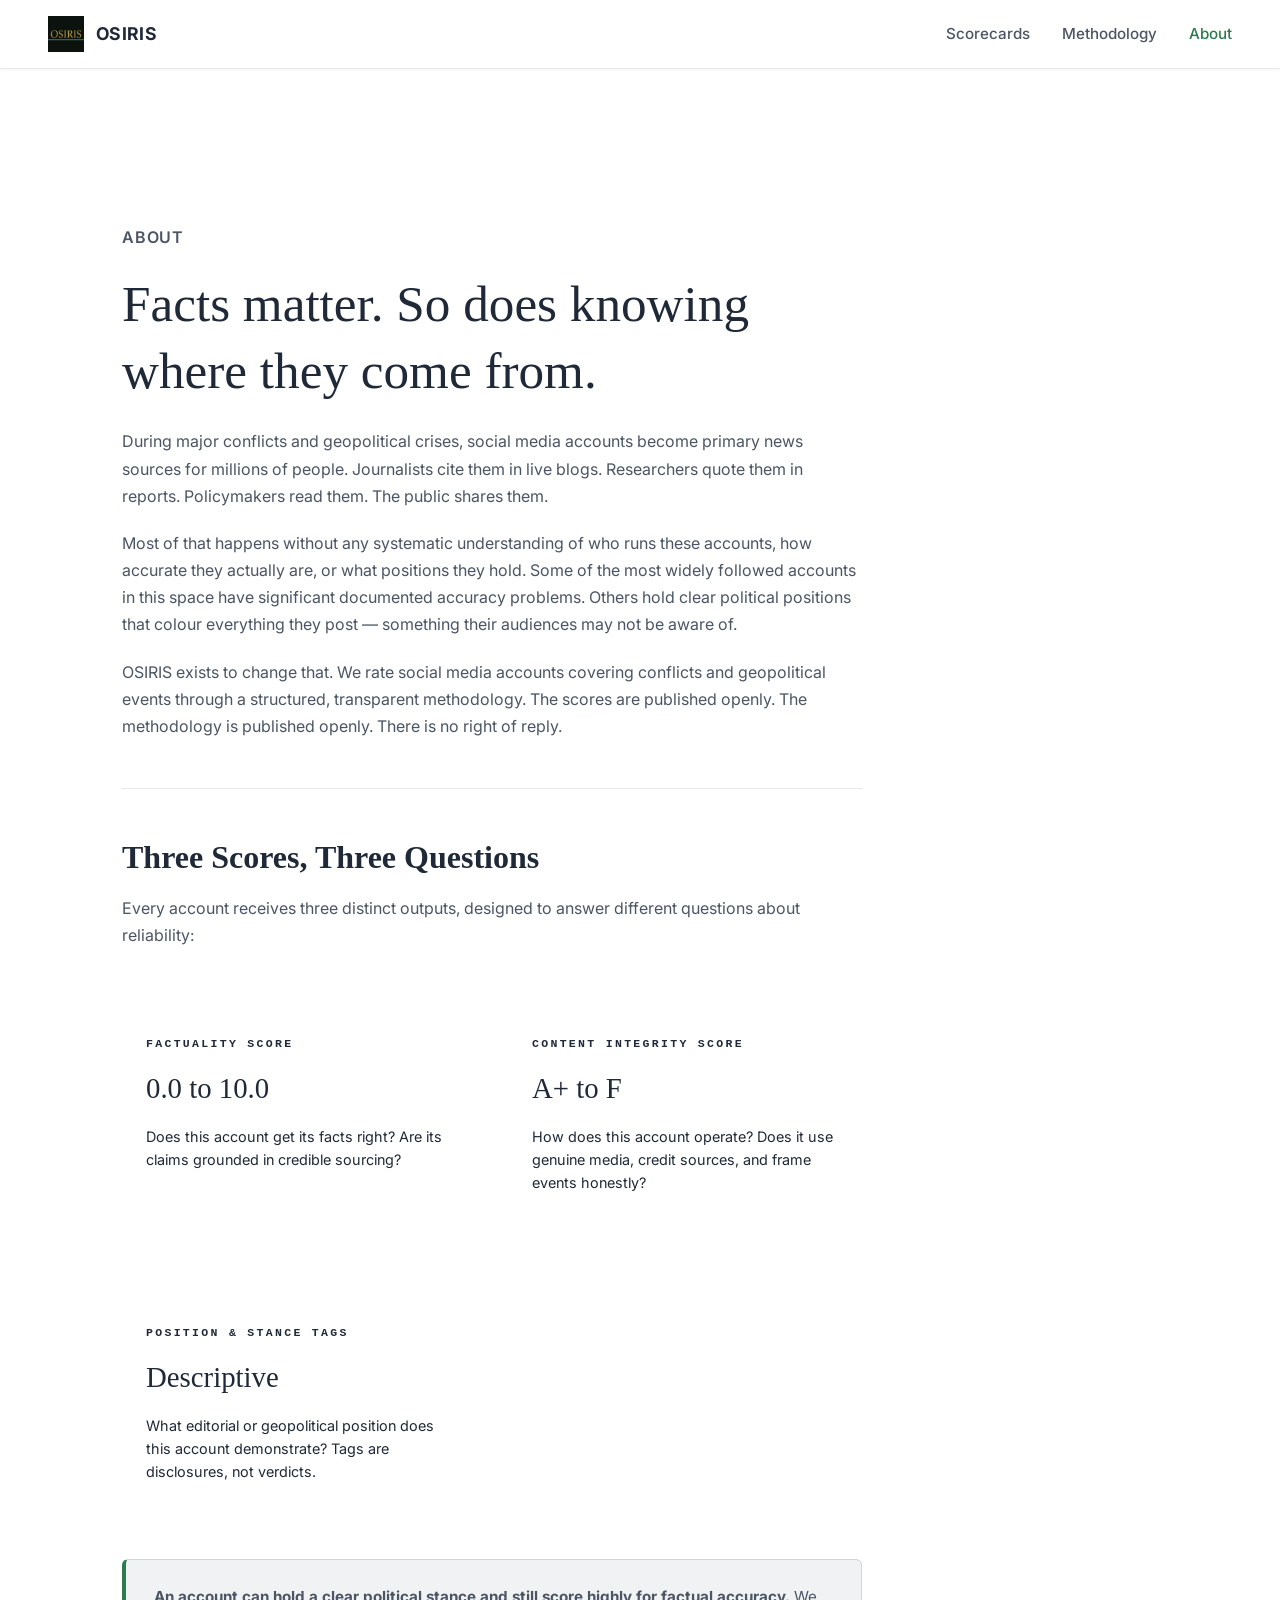
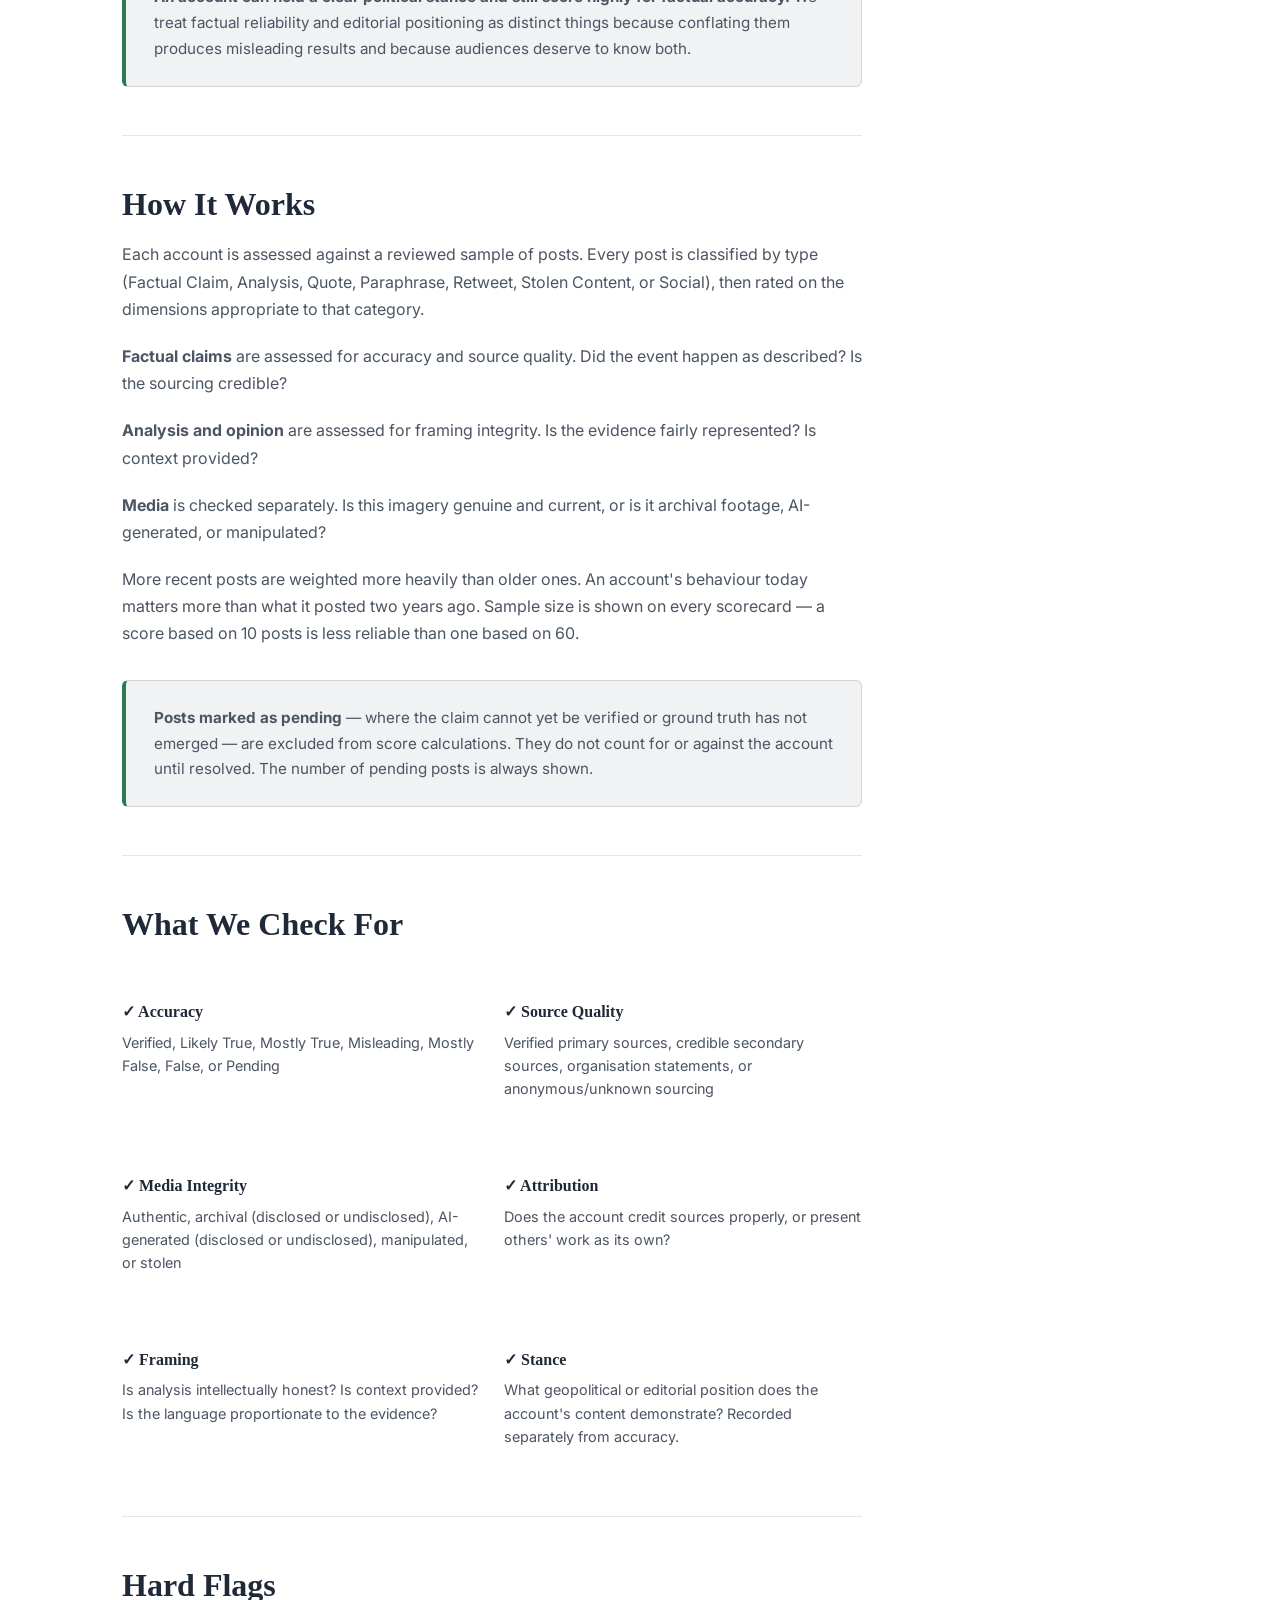
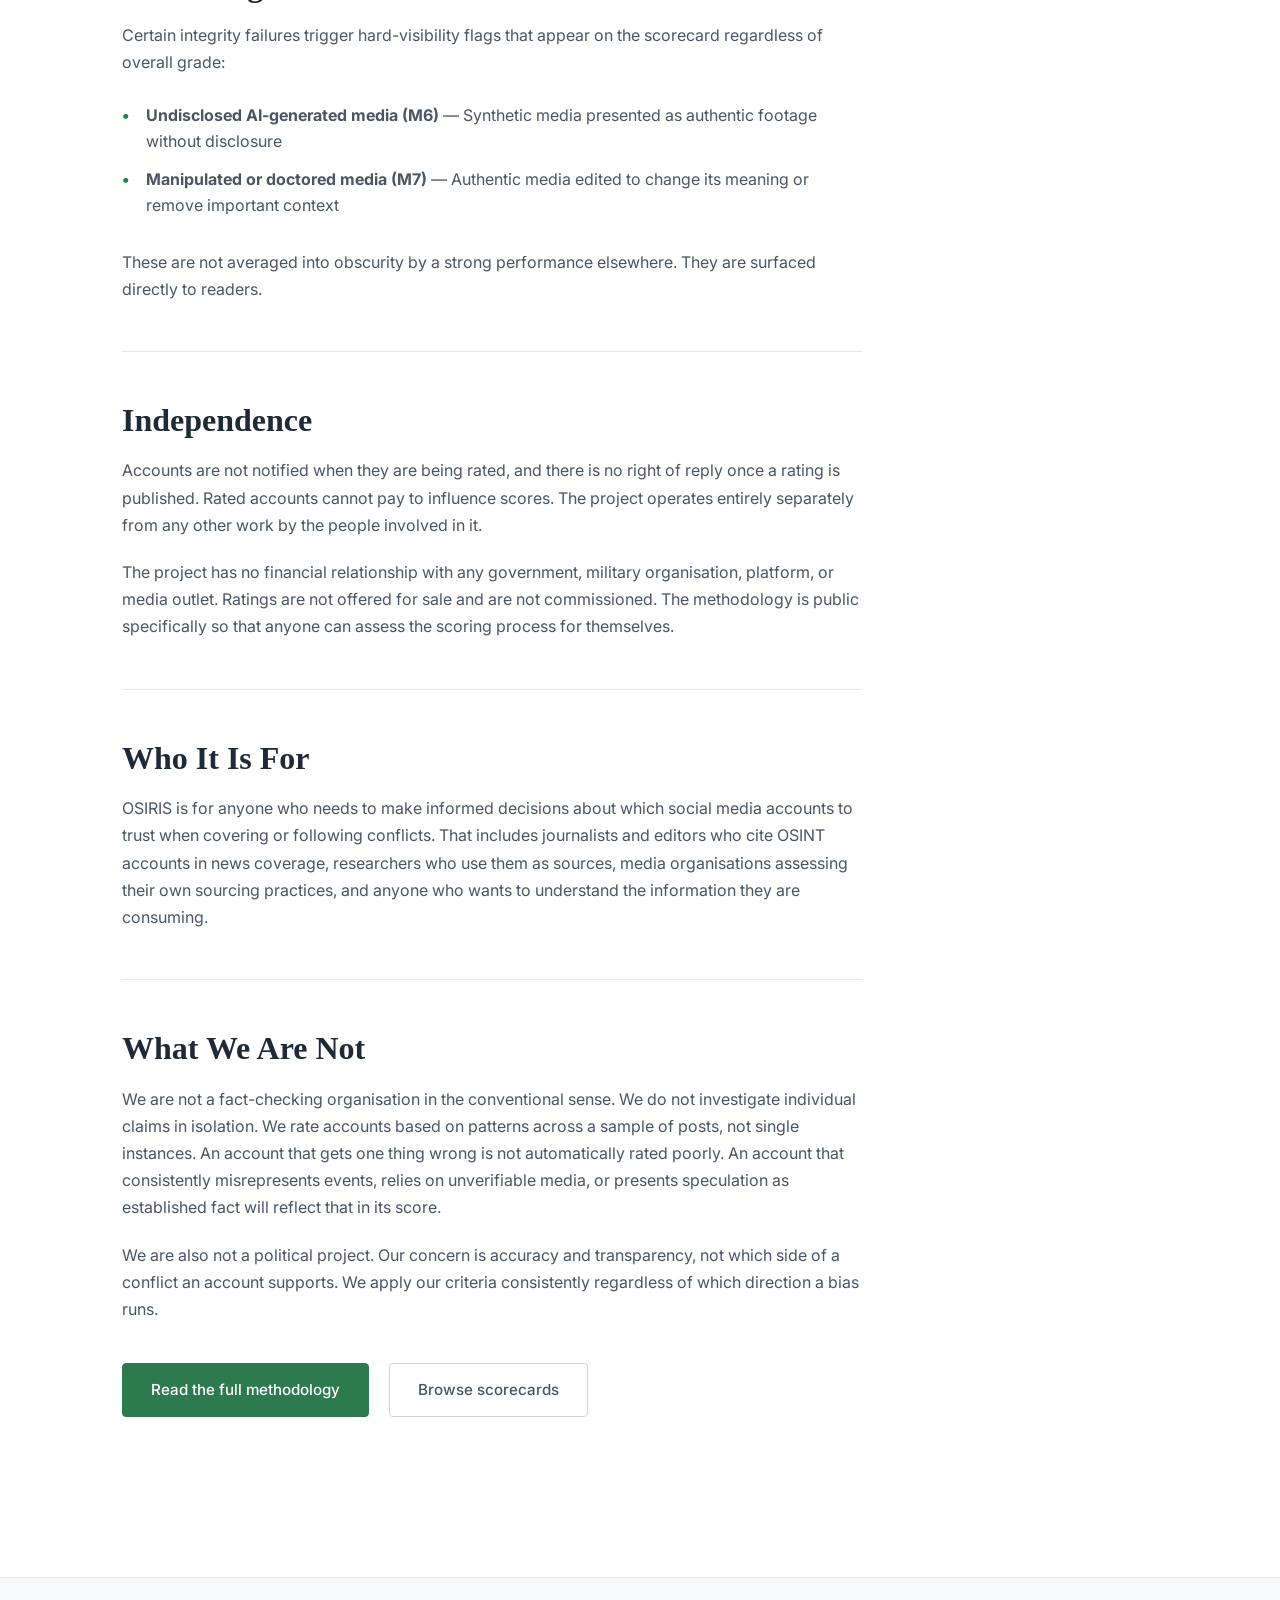
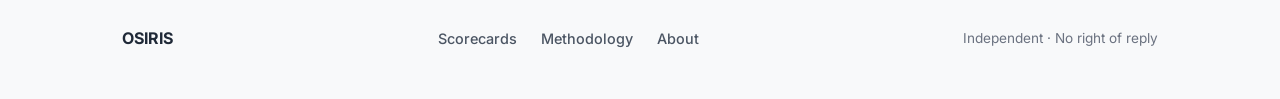
==== about.html @ 944dbf91 "Initial commit: OSIRIS Scorecard platform - Complete site rebrand with professional light theme - Pr" ====
<!DOCTYPE html>
<html lang="en">
<head>
  <meta charset="UTF-8">
  <meta name="viewport" content="width=device-width, initial-scale=1.0">
  <title>About — OSIRIS</title>
  <meta name="description" content="What OSIRIS is, why it exists, and how it works.">
  <link rel="icon" type="image/png" href="images/logo.png">
  <link rel="stylesheet" href="css/style.css">
</head>
<body>

<nav class="nav" id="nav">
  <a href="index.html" class="nav-logo">
    <div class="nav-logo-mark">
      <img src="images/logo.png" alt="OSIRIS">
    </div>
    <span class="nav-logo-text">OSIRIS</span>
  </a>
  <ul class="nav-links">
    <li><a href="scorecards.html">Scorecards</a></li>
    <li><a href="methodology.html">Methodology</a></li>
    <li><a href="about.html">About</a></li>
  </ul>
</nav>

<main class="page-wrap">
  <div class="container">
    <div class="prose-section">

      <p class="section-eyebrow" style="padding-top: 2rem;">About</p>
      <h1 style="font-size: clamp(2.2rem, 4vw, 3.2rem); font-weight: 300; margin-bottom: 1.5rem;">Facts matter. So does knowing where they come from.</h1>

      <p>During major conflicts and geopolitical crises, social media accounts become primary news sources for millions of people. Journalists cite them in live blogs. Researchers quote them in reports. Policymakers read them. The public shares them.</p>

      <p>Most of that happens without any systematic understanding of who runs these accounts, how accurate they actually are, or what positions they hold. Some of the most widely followed accounts in this space have significant documented accuracy problems. Others hold clear political positions that colour everything they post — something their audiences may not be aware of.</p>

      <p>OSIRIS exists to change that. We rate social media accounts covering conflicts and geopolitical events through a structured, transparent methodology. The scores are published openly. The methodology is published openly. There is no right of reply.</p>

      <div class="divider"></div>

      <h2>Three Scores, Three Questions</h2>

      <p>Every account receives three distinct outputs, designed to answer different questions about reliability:</p>

      <div style="display: grid; grid-template-columns: repeat(auto-fit, minmax(280px, 1fr)); gap: 2rem; margin-top: 2rem;">
        <div style="padding: 1.5rem; background: var(--charcoal-deep); border: 1px solid var(--charcoal-bdr); border-radius: 4px;">
          <h3 style="font-family: 'Share Tech Mono', monospace; font-size: 0.72rem; letter-spacing: 0.2em; text-transform: uppercase; color: var(--malachite-lt); margin-bottom: 0.75rem;">Factuality Score</h3>
          <p style="font-family: 'Cormorant Garamond', serif; font-size: 1.8rem; color: var(--white); margin-bottom: 0.75rem;">0.0 to 10.0</p>
          <p style="font-size: 0.9rem; color: var(--text); line-height: 1.6;">Does this account get its facts right? Are its claims grounded in credible sourcing?</p>
        </div>

        <div style="padding: 1.5rem; background: var(--charcoal-deep); border: 1px solid var(--charcoal-bdr); border-radius: 4px;">
          <h3 style="font-family: 'Share Tech Mono', monospace; font-size: 0.72rem; letter-spacing: 0.2em; text-transform: uppercase; color: var(--malachite-lt); margin-bottom: 0.75rem;">Content Integrity Score</h3>
          <p style="font-family: 'Cormorant Garamond', serif; font-size: 1.8rem; color: var(--white); margin-bottom: 0.75rem;">A+ to F</p>
          <p style="font-size: 0.9rem; color: var(--text); line-height: 1.6;">How does this account operate? Does it use genuine media, credit sources, and frame events honestly?</p>
        </div>

        <div style="padding: 1.5rem; background: var(--charcoal-deep); border: 1px solid var(--charcoal-bdr); border-radius: 4px;">
          <h3 style="font-family: 'Share Tech Mono', monospace; font-size: 0.72rem; letter-spacing: 0.2em; text-transform: uppercase; color: var(--malachite-lt); margin-bottom: 0.75rem;">Position & Stance Tags</h3>
          <p style="font-family: 'Cormorant Garamond', serif; font-size: 1.8rem; color: var(--white); margin-bottom: 0.75rem;">Descriptive</p>
          <p style="font-size: 0.9rem; color: var(--text); line-height: 1.6;">What editorial or geopolitical position does this account demonstrate? Tags are disclosures, not verdicts.</p>
        </div>
      </div>

      <div class="callout" style="margin-top: 2rem;">
        <p><strong>An account can hold a clear political stance and still score highly for factual accuracy.</strong> We treat factual reliability and editorial positioning as distinct things because conflating them produces misleading results and because audiences deserve to know both.</p>
      </div>

      <div class="divider"></div>

      <h2>How It Works</h2>

      <p>Each account is assessed against a reviewed sample of posts. Every post is classified by type (Factual Claim, Analysis, Quote, Paraphrase, Retweet, Stolen Content, or Social), then rated on the dimensions appropriate to that category.</p>

      <p><strong style="color:var(--white);">Factual claims</strong> are assessed for accuracy and source quality. Did the event happen as described? Is the sourcing credible?</p>

      <p><strong style="color:var(--white);">Analysis and opinion</strong> are assessed for framing integrity. Is the evidence fairly represented? Is context provided?</p>

      <p><strong style="color:var(--white);">Media</strong> is checked separately. Is this imagery genuine and current, or is it archival footage, AI-generated, or manipulated?</p>

      <p>More recent posts are weighted more heavily than older ones. An account's behaviour today matters more than what it posted two years ago. Sample size is shown on every scorecard — a score based on 10 posts is less reliable than one based on 60.</p>

      <div class="callout">
        <p><strong>Posts marked as pending</strong> — where the claim cannot yet be verified or ground truth has not emerged — are excluded from score calculations. They do not count for or against the account until resolved. The number of pending posts is always shown.</p>
      </div>

      <div class="divider"></div>

      <h2>What We Check For</h2>

      <div style="display: grid; grid-template-columns: repeat(auto-fit, minmax(240px, 1fr)); gap: 1.5rem; margin-top: 1.5rem;">
        <div>
          <h3 style="font-size: 1rem; color: var(--white); margin-bottom: 0.5rem;">✓ Accuracy</h3>
          <p style="font-size: 0.9rem; line-height: 1.6;">Verified, Likely True, Mostly True, Misleading, Mostly False, False, or Pending</p>
        </div>

        <div>
          <h3 style="font-size: 1rem; color: var(--white); margin-bottom: 0.5rem;">✓ Source Quality</h3>
          <p style="font-size: 0.9rem; line-height: 1.6;">Verified primary sources, credible secondary sources, organisation statements, or anonymous/unknown sourcing</p>
        </div>

        <div>
          <h3 style="font-size: 1rem; color: var(--white); margin-bottom: 0.5rem;">✓ Media Integrity</h3>
          <p style="font-size: 0.9rem; line-height: 1.6;">Authentic, archival (disclosed or undisclosed), AI-generated (disclosed or undisclosed), manipulated, or stolen</p>
        </div>

        <div>
          <h3 style="font-size: 1rem; color: var(--white); margin-bottom: 0.5rem;">✓ Attribution</h3>
          <p style="font-size: 0.9rem; line-height: 1.6;">Does the account credit sources properly, or present others' work as its own?</p>
        </div>

        <div>
          <h3 style="font-size: 1rem; color: var(--white); margin-bottom: 0.5rem;">✓ Framing</h3>
          <p style="font-size: 0.9rem; line-height: 1.6;">Is analysis intellectually honest? Is context provided? Is the language proportionate to the evidence?</p>
        </div>

        <div>
          <h3 style="font-size: 1rem; color: var(--white); margin-bottom: 0.5rem;">✓ Stance</h3>
          <p style="font-size: 0.9rem; line-height: 1.6;">What geopolitical or editorial position does the account's content demonstrate? Recorded separately from accuracy.</p>
        </div>
      </div>

      <div class="divider"></div>

      <h2>Hard Flags</h2>

      <p>Certain integrity failures trigger hard-visibility flags that appear on the scorecard regardless of overall grade:</p>

      <ul>
        <li><strong style="color:var(--white);">Undisclosed AI-generated media (M6)</strong> — Synthetic media presented as authentic footage without disclosure</li>
        <li><strong style="color:var(--white);">Manipulated or doctored media (M7)</strong> — Authentic media edited to change its meaning or remove important context</li>
      </ul>

      <p>These are not averaged into obscurity by a strong performance elsewhere. They are surfaced directly to readers.</p>

      <div class="divider"></div>

      <h2>Independence</h2>

      <p>Accounts are not notified when they are being rated, and there is no right of reply once a rating is published. Rated accounts cannot pay to influence scores. The project operates entirely separately from any other work by the people involved in it.</p>

      <p>The project has no financial relationship with any government, military organisation, platform, or media outlet. Ratings are not offered for sale and are not commissioned. The methodology is public specifically so that anyone can assess the scoring process for themselves.</p>

      <div class="divider"></div>

      <h2>Who It Is For</h2>

      <p>OSIRIS is for anyone who needs to make informed decisions about which social media accounts to trust when covering or following conflicts. That includes journalists and editors who cite OSINT accounts in news coverage, researchers who use them as sources, media organisations assessing their own sourcing practices, and anyone who wants to understand the information they are consuming.</p>

      <div class="divider"></div>

      <h2>What We Are Not</h2>

      <p>We are not a fact-checking organisation in the conventional sense. We do not investigate individual claims in isolation. We rate accounts based on patterns across a sample of posts, not single instances. An account that gets one thing wrong is not automatically rated poorly. An account that consistently misrepresents events, relies on unverifiable media, or presents speculation as established fact will reflect that in its score.</p>

      <p>We are also not a political project. Our concern is accuracy and transparency, not which side of a conflict an account supports. We apply our criteria consistently regardless of which direction a bias runs.</p>

      <div style="margin-top: 2.5rem;">
        <a href="methodology.html" class="btn btn-primary">Read the full methodology</a>
        <a href="scorecards.html" class="btn btn-ghost" style="margin-left: 1rem;">Browse scorecards</a>
      </div>

    </div>
  </div>
</main>

<footer class="footer">
  <div class="container">
    <div class="footer-inner">
      <div class="footer-logo">OSIRIS</div>
      <ul class="footer-links">
        <li><a href="scorecards.html">Scorecards</a></li>
        <li><a href="methodology.html">Methodology</a></li>
        <li><a href="about.html">About</a></li>
      </ul>
      <div class="footer-note">Independent · No right of reply</div>
    </div>
  </div>
</footer>

<script src="js/main.js"></script>
</body>
</html>
---- css/style.css ----
/* ============================================================
   OSIRIS — osiris-scorecard.com
   Professional Academic Theme
   Fonts: Georgia (headings) / Inter (body, labels)
   Palette: Navy / Slate / Professional greens and reds
   ============================================================ */

@import url('https://fonts.googleapis.com/css2?family=Inter:wght@300;400;500;600;700&display=swap');

:root {
  --primary:       #2D7A4F;
  --primary-dark:  #1e5538;
  --primary-light: #3A9B64;
  --accent:        #C9A84C;
  --accent-light:  #E2C06A;

  --bg-primary:    #FFFFFF;
  --bg-secondary:  #F8F9FA;
  --bg-tertiary:   #F0F2F4;

  --border-light:  #E5E7EB;
  --border:        #D1D5DB;
  --border-dark:   #9CA3AF;

  --text-primary:  #1F2937;
  --text-secondary:#4B5563;
  --text-muted:    #6B7280;
  --text-dim:      #9CA3AF;

  --grade-a:       #166534;
  --grade-a-bg:    #F0FDF4;
  --grade-b:       #1E6F5C;
  --grade-b-bg:    #E6F7F3;
  --grade-c:       #CA8A04;
  --grade-c-bg:    #FEFCE8;
  --grade-d:       #C2410C;
  --grade-d-bg:    #FFF7ED;
  --grade-f:       #991B1B;
  --grade-f-bg:    #FEF2F2;
}

*, *::before, *::after { box-sizing: border-box; margin: 0; padding: 0; }
html { scroll-behavior: smooth; }

body {
  background: var(--bg-primary);
  color: var(--text-primary);
  font-family: 'Inter', -apple-system, BlinkMacSystemFont, 'Segoe UI', sans-serif;
  font-weight: 400;
  line-height: 1.6;
  overflow-x: hidden;
}

/* ── SCROLLBAR ── */
::-webkit-scrollbar { width: 8px; }
::-webkit-scrollbar-track { background: var(--bg-tertiary); }
::-webkit-scrollbar-thumb { background: var(--border); border-radius: 4px; }
::-webkit-scrollbar-thumb:hover { background: var(--border-dark); }

/* ── TYPOGRAPHY ── */
h1, h2, h3, h4 {
  font-family: Georgia, 'Times New Roman', serif;
  font-weight: 600;
  line-height: 1.3;
  color: var(--text-primary);
}

a { color: var(--primary); text-decoration: none; transition: color 0.2s; }
a:hover { color: var(--primary-light); text-decoration: underline; }

/* ── NAV ── */
.nav {
  position: fixed;
  top: 0; left: 0; right: 0;
  z-index: 500;
  display: flex;
  align-items: center;
  justify-content: space-between;
  padding: 1rem 3rem;
  background: var(--bg-primary);
  border-bottom: 1px solid var(--border-light);
  box-shadow: 0 1px 3px rgba(0,0,0,0.05);
  transition: box-shadow 0.3s;
}

.nav.scrolled {
  box-shadow: 0 2px 8px rgba(0,0,0,0.08);
}

.nav-logo {
  display: flex;
  align-items: center;
  gap: 0.75rem;
  text-decoration: none;
}

.nav-logo-mark {
  width: 36px;
  height: 36px;
  display: flex;
  align-items: center;
  justify-content: center;
}

.nav-logo-mark img {
  width: 100%;
  height: 100%;
  object-fit: contain;
}

.nav-logo-text {
  font-family: 'Inter', sans-serif;
  font-size: 1.1rem;
  font-weight: 700;
  letter-spacing: 0.02em;
  color: var(--text-primary);
}

.nav-links {
  display: flex;
  gap: 2rem;
  list-style: none;
}

.nav-links a {
  font-family: 'Inter', sans-serif;
  font-size: 0.95rem;
  font-weight: 500;
  color: var(--text-secondary);
  transition: color 0.2s;
  text-decoration: none;
}

.nav-links a:hover, .nav-links a.active {
  color: var(--primary);
  text-decoration: none;
}

/* ── LAYOUT ── */
.container { max-width: 1100px; margin: 0 auto; padding: 0 2rem; }
.page-wrap { padding-top: 5rem; }

/* ── HERO ── */
.hero {
  min-height: 85vh;
  display: flex;
  flex-direction: column;
  justify-content: center;
  position: relative;
  padding: 8rem 0 6rem;
  background: linear-gradient(to bottom, var(--bg-secondary) 0%, var(--bg-primary) 100%);
}

.hero-bg-lines {
  display: none;
}

.hero-eyebrow {
  font-family: 'Inter', sans-serif;
  font-size: 0.8rem;
  font-weight: 600;
  letter-spacing: 0.05em;
  color: var(--primary);
  text-transform: uppercase;
  margin-bottom: 1.5rem;
}

.hero h1 {
  font-size: clamp(2.5rem, 6vw, 4.5rem);
  font-weight: 700;
  letter-spacing: -0.02em;
  color: var(--text-primary);
  max-width: 780px;
  margin-bottom: 1rem;
  line-height: 1.1;
}

.hero h1 em {
  font-style: italic;
  color: var(--primary);
}

.hero-sub {
  font-size: 1.15rem;
  color: var(--text-secondary);
  max-width: 600px;
  margin: 1rem 0 2.5rem;
  font-weight: 400;
  line-height: 1.7;
}

.hero-cta {
  display: flex;
  gap: 1rem;
  flex-wrap: wrap;
}

.btn {
  display: inline-flex;
  align-items: center;
  gap: 0.5rem;
  padding: 0.85rem 1.75rem;
  font-family: 'Inter', sans-serif;
  font-size: 0.95rem;
  font-weight: 500;
  border: 1px solid;
  border-radius: 4px;
  cursor: pointer;
  transition: all 0.2s;
  text-decoration: none;
}

.btn-primary {
  background: var(--primary);
  border-color: var(--primary);
  color: var(--bg-primary);
}
.btn-primary:hover {
  background: var(--primary-light);
  border-color: var(--primary-light);
  color: var(--bg-primary);
  text-decoration: none;
}

.btn-ghost {
  background: transparent;
  border-color: var(--border);
  color: var(--text-secondary);
}
.btn-ghost:hover {
  border-color: var(--primary);
  color: var(--primary);
  background: var(--bg-secondary);
  text-decoration: none;
}

.hero-scroll {
  display: none;
}

.hero-scroll-line {
  display: none;
}

@keyframes scrollPulse {
  0%, 100% { opacity: 0.3; }
  50% { opacity: 1; }
}

/* ── STAT BAR ── */
.stat-bar {
  border-top: 1px solid var(--border-light);
  border-bottom: 1px solid var(--border-light);
  padding: 2rem 0;
  margin-bottom: 5rem;
  background: var(--bg-secondary);
}

.stat-bar-inner {
  display: flex;
  gap: 4rem;
  flex-wrap: wrap;
}

.stat-item {
  display: flex;
  flex-direction: column;
  gap: 0.35rem;
}

.stat-value {
  font-family: Georgia, serif;
  font-size: 2.2rem;
  font-weight: 700;
  color: var(--primary);
  line-height: 1;
}

.stat-label {
  font-family: 'Inter', sans-serif;
  font-size: 0.85rem;
  font-weight: 500;
  color: var(--text-muted);
}

/* ── SECTION ── */
.section { padding: 5rem 0; }
.section-eyebrow {
  font-family: 'Inter', sans-serif;
  font-size: 0.8rem;
  font-weight: 600;
  letter-spacing: 0.05em;
  color: var(--primary);
  text-transform: uppercase;
  margin-bottom: 1rem;
}

.section h2 {
  font-size: clamp(1.8rem, 3.5vw, 2.5rem);
  font-weight: 700;
  margin-bottom: 1rem;
  color: var(--text-primary);
}

/* ── GRADE BADGE ── */
.grade-badge {
  display: inline-flex;
  align-items: center;
  justify-content: center;
  min-width: 52px;
  height: 52px;
  padding: 0 0.5rem;
  font-family: Georgia, serif;
  font-size: 1.6rem;
  font-weight: 700;
  border: 2px solid;
  border-radius: 4px;
}

.grade-a { background: var(--grade-a-bg); border-color: var(--grade-a); color: var(--grade-a); }
.grade-b { background: var(--grade-b-bg); border-color: var(--grade-b); color: var(--grade-b); }
.grade-c { background: var(--grade-c-bg); border-color: var(--grade-c); color: var(--grade-c); }
.grade-d { background: var(--grade-d-bg); border-color: var(--grade-d); color: var(--grade-d); }
.grade-f { background: var(--grade-f-bg); border-color: var(--grade-f); color: var(--grade-f); }

/* ── SCORECARD CARD ── */
.scorecard-grid {
  display: grid;
  grid-template-columns: repeat(auto-fill, minmax(320px, 1fr));
  gap: 1.5rem;
  margin-top: 2rem;
}

.scorecard-card {
  background: var(--bg-primary);
  border: 1px solid var(--border-light);
  border-radius: 6px;
  padding: 1.75rem;
  transition: all 0.2s;
  text-decoration: none;
  display: block;
  position: relative;
  box-shadow: 0 1px 3px rgba(0,0,0,0.05);
}

.scorecard-card::before {
  content: '';
  position: absolute;
  top: 0; left: 0;
  width: 4px;
  height: 100%;
  background: var(--primary);
  opacity: 0;
  transition: opacity 0.2s;
  border-radius: 6px 0 0 6px;
}

.scorecard-card:hover {
  border-color: var(--primary);
  box-shadow: 0 4px 12px rgba(0,0,0,0.08);
  transform: translateY(-2px);
  color: inherit;
  text-decoration: none;
}

.scorecard-card:hover::before { opacity: 1; }

.card-top {
  display: flex;
  align-items: flex-start;
  justify-content: space-between;
  margin-bottom: 1rem;
}

.card-name {
  font-family: 'Inter', sans-serif;
  font-size: 0.95rem;
  font-weight: 600;
  color: var(--text-primary);
  margin-bottom: 0.25rem;
}

.card-handle {
  font-size: 0.85rem;
  color: var(--text-secondary);
}

.card-focus {
  font-family: 'Inter', sans-serif;
  font-size: 0.8rem;
  color: var(--text-muted);
  margin-bottom: 0.75rem;
}

.card-summary {
  font-size: 0.9rem;
  color: var(--text-secondary);
  line-height: 1.6;
  margin-bottom: 1rem;
  display: -webkit-box;
  -webkit-line-clamp: 3;
  -webkit-box-orient: vertical;
  overflow: hidden;
}

.card-tags {
  display: flex;
  flex-wrap: wrap;
  gap: 0.4rem;
  margin-bottom: 1rem;
}

.tag {
  font-family: 'Inter', sans-serif;
  font-size: 0.75rem;
  font-weight: 500;
  padding: 0.25rem 0.6rem;
  background: var(--bg-tertiary);
  border: 1px solid var(--border-light);
  border-radius: 3px;
  color: var(--text-secondary);
}

.tag-stance {
  background: #FEF9E7;
  border-color: var(--accent);
  color: #8B6914;
  font-weight: 600;
}

.card-footer {
  display: flex;
  align-items: center;
  justify-content: space-between;
  padding-top: 0.75rem;
  border-top: 1px solid var(--border-light);
}

.card-posts {
  font-family: 'Inter', sans-serif;
  font-size: 0.8rem;
  color: var(--text-muted);
}

.card-updated {
  font-family: 'Inter', sans-serif;
  font-size: 0.75rem;
  color: var(--text-dim);
}

/* Factuality bar */
.fact-bar {
  height: 6px;
  background: var(--border-light);
  margin-bottom: 1rem;
  position: relative;
  border-radius: 3px;
  overflow: hidden;
}

.fact-bar-fill {
  height: 100%;
  background: var(--primary);
  transition: width 0.4s ease;
}

.fact-bar-label {
  display: flex;
  justify-content: space-between;
  font-family: 'Inter', sans-serif;
  font-size: 0.8rem;
  color: var(--text-muted);
  margin-bottom: 0.5rem;
}

/* ── SEARCH ── */
.search-wrap {
  position: relative;
  margin-bottom: 2rem;
}

.search-input {
  width: 100%;
  background: var(--bg-primary);
  border: 1px solid var(--border);
  border-radius: 6px;
  color: var(--text-primary);
  padding: 0.9rem 1rem 0.9rem 3rem;
  font-family: 'Inter', sans-serif;
  font-size: 0.95rem;
  outline: none;
  transition: all 0.2s;
}

.search-input::placeholder { color: var(--text-muted); }
.search-input:focus {
  border-color: var(--primary);
  box-shadow: 0 0 0 3px rgba(45, 122, 79, 0.1);
}

.search-icon {
  position: absolute;
  left: 1rem;
  top: 50%;
  transform: translateY(-50%);
  color: var(--text-muted);
  font-size: 1rem;
  pointer-events: none;
}

.filter-row {
  display: flex;
  gap: 0.75rem;
  flex-wrap: wrap;
  margin-bottom: 1.5rem;
}

.filter-btn {
  font-family: 'Inter', sans-serif;
  font-size: 0.85rem;
  font-weight: 500;
  padding: 0.5rem 1rem;
  border: 1px solid var(--border);
  border-radius: 6px;
  background: var(--bg-primary);
  color: var(--text-secondary);
  cursor: pointer;
  transition: all 0.2s;
}

.filter-btn:hover, .filter-btn.active {
  border-color: var(--primary);
  background: var(--primary);
  color: var(--bg-primary);
}

/* ── SCORECARD PAGE ── */
.scorecard-hero {
  padding: 7rem 0 3rem;
  border-bottom: 1px solid var(--border-light);
  margin-bottom: 3rem;
}

.scorecard-header {
  display: flex;
  align-items: flex-start;
  gap: 2rem;
  flex-wrap: wrap;
}

.scorecard-grade-wrap {
  display: flex;
  flex-direction: column;
  align-items: center;
  gap: 0.5rem;
}

.scorecard-grade-label {
  font-family: 'Inter', sans-serif;
  font-size: 0.75rem;
  font-weight: 600;
  color: var(--text-muted);
  text-transform: uppercase;
}

.scorecard-grade-badge {
  width: 80px; height: 80px;
  font-size: 2.5rem;
}

.scorecard-info { flex: 1; }

.scorecard-handle {
  font-family: 'Inter', sans-serif;
  font-size: 1.3rem;
  font-weight: 600;
  color: var(--text-primary);
  margin-bottom: 0.25rem;
}

.scorecard-display-name {
  font-family: Georgia, serif;
  font-size: 2rem;
  font-weight: 600;
  color: var(--text-primary);
  margin-bottom: 0.5rem;
}

.scorecard-meta {
  display: flex;
  gap: 1.5rem;
  flex-wrap: wrap;
  margin-top: 0.75rem;
}

.scorecard-meta-item {
  font-family: 'Inter', sans-serif;
  font-size: 0.85rem;
  color: var(--text-muted);
}

.scorecard-meta-item span {
  color: var(--text-primary);
  font-weight: 500;
}

/* Breakdown chart */
.breakdown-grid {
  display: grid;
  grid-template-columns: repeat(5, 1fr);
  gap: 1rem;
  margin: 2rem 0;
}

.breakdown-item {
  background: var(--bg-secondary);
  border: 1px solid var(--border-light);
  border-radius: 6px;
  padding: 1.25rem 1rem;
  text-align: center;
}

.breakdown-count {
  font-family: Georgia, serif;
  font-size: 2rem;
  font-weight: 700;
  color: var(--text-primary);
  line-height: 1;
  margin-bottom: 0.3rem;
}

.breakdown-label {
  font-family: 'Inter', sans-serif;
  font-size: 0.75rem;
  font-weight: 500;
  color: var(--text-muted);
}

/* ── ABOUT / METHODOLOGY ── */
.prose-section {
  padding: 7rem 0 5rem;
  max-width: 740px;
}

.prose-section h2 {
  font-size: 2rem;
  font-weight: 700;
  margin: 2.5rem 0 1rem;
  color: var(--text-primary);
}

.prose-section h3 {
  font-size: 1.35rem;
  font-weight: 600;
  color: var(--primary);
  margin: 2rem 0 0.75rem;
}

.prose-section p {
  margin-bottom: 1.25rem;
  font-size: 1rem;
  color: var(--text-secondary);
  line-height: 1.7;
}

.prose-section ul {
  list-style: none;
  margin-bottom: 1.5rem;
}

.prose-section ul li {
  padding: 0.4rem 0 0.4rem 1.5rem;
  position: relative;
  font-size: 1rem;
  color: var(--text-secondary);
}

.prose-section ul li::before {
  content: '•';
  position: absolute;
  left: 0;
  color: var(--primary);
  font-weight: 700;
}

.divider {
  height: 1px;
  background: var(--border-light);
  margin: 3rem 0;
}

/* CIS grade table */
.grade-table {
  width: 100%;
  border-collapse: collapse;
  margin: 1.5rem 0;
  border: 1px solid var(--border-light);
  border-radius: 6px;
  overflow: hidden;
}

.grade-table th {
  font-family: 'Inter', sans-serif;
  font-size: 0.85rem;
  font-weight: 600;
  color: var(--text-primary);
  padding: 0.85rem 1rem;
  text-align: left;
  background: var(--bg-secondary);
  border-bottom: 1px solid var(--border-light);
}

.grade-table td {
  padding: 0.85rem 1rem;
  font-size: 0.95rem;
  color: var(--text-secondary);
  border-bottom: 1px solid var(--border-light);
  vertical-align: top;
}

.grade-table tr:last-child td { border-bottom: none; }

/* ── FOOTER ── */
.footer {
  border-top: 1px solid var(--border-light);
  background: var(--bg-secondary);
  padding: 3rem 0;
  margin-top: 5rem;
}

.footer-inner {
  display: flex;
  align-items: center;
  justify-content: space-between;
  flex-wrap: wrap;
  gap: 1.5rem;
}

.footer-logo {
  font-family: 'Inter', sans-serif;
  font-size: 1rem;
  font-weight: 700;
  color: var(--text-primary);
}

.footer-note {
  font-family: 'Inter', sans-serif;
  font-size: 0.85rem;
  color: var(--text-muted);
}

.footer-links {
  display: flex;
  gap: 1.5rem;
  list-style: none;
}

.footer-links a {
  font-family: 'Inter', sans-serif;
  font-size: 0.9rem;
  font-weight: 500;
  color: var(--text-secondary);
  transition: color 0.2s;
}

.footer-links a:hover {
  color: var(--primary);
  text-decoration: none;
}

/* ── INTRO CALLOUT ── */
.callout {
  background: var(--bg-tertiary);
  border: 1px solid var(--border);
  border-left: 4px solid var(--primary);
  border-radius: 6px;
  padding: 1.5rem 1.75rem;
  margin: 2rem 0;
}

.callout p {
  font-size: 0.95rem;
  color: var(--text-secondary);
  margin: 0;
}

/* ── HARD FLAGS ── */
.hard-flag {
  background: var(--grade-f-bg);
  border: 1px solid var(--grade-f);
  border-left: 4px solid var(--grade-f);
  border-radius: 6px;
  padding: 0.85rem 1.25rem;
  margin-top: 0.75rem;
  font-family: 'Inter', sans-serif;
  font-size: 0.85rem;
  font-weight: 500;
  color: var(--grade-f);
}

/* ── RESPONSIVE ── */
@media (max-width: 768px) {
  .nav { padding: 1rem 1.5rem; }
  .nav-links { gap: 1.25rem; }
  .container { padding: 0 1.25rem; }
  .hero h1 { font-size: 2.6rem; }
  .breakdown-grid { grid-template-columns: repeat(3, 1fr); }
  .scorecard-header { gap: 1.25rem; }
  .footer-inner { flex-direction: column; align-items: flex-start; }
}

@media (max-width: 480px) {
  .nav-links { display: none; }
  .breakdown-grid { grid-template-columns: repeat(2, 1fr); }
}
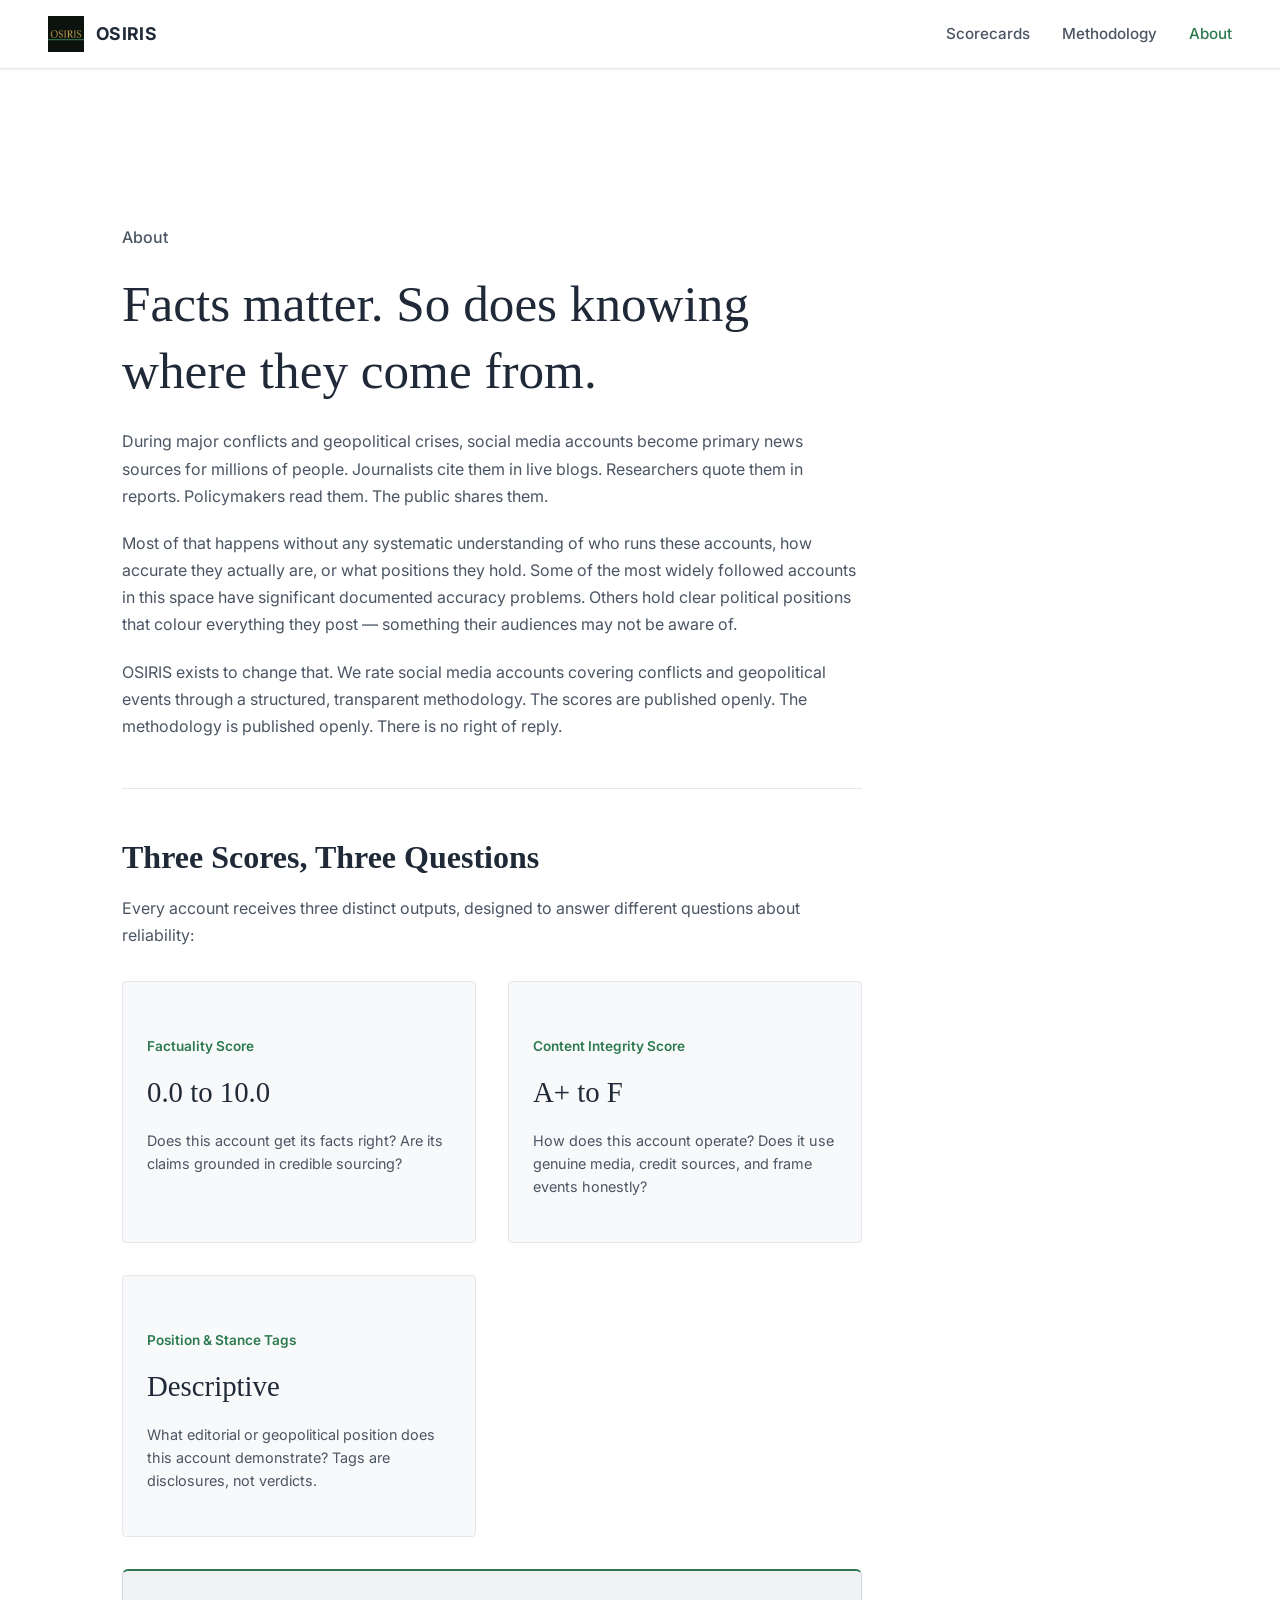
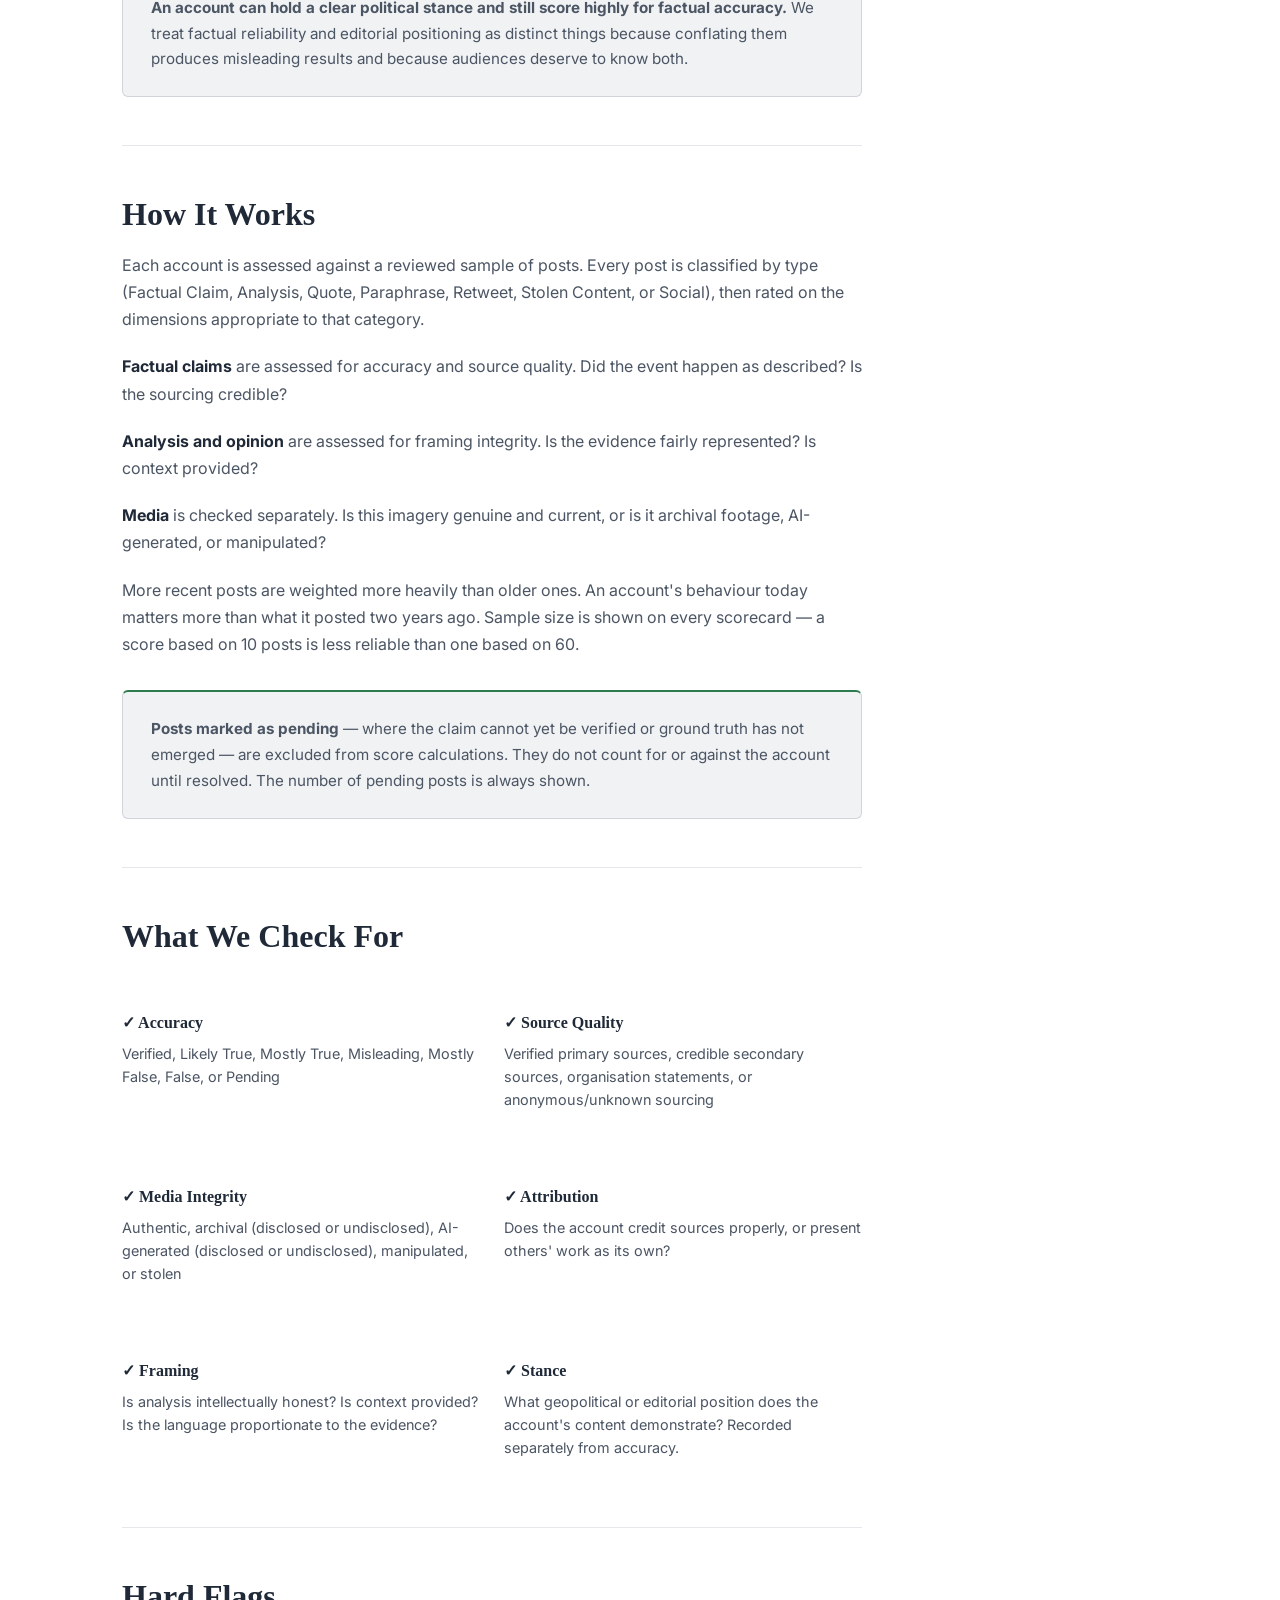
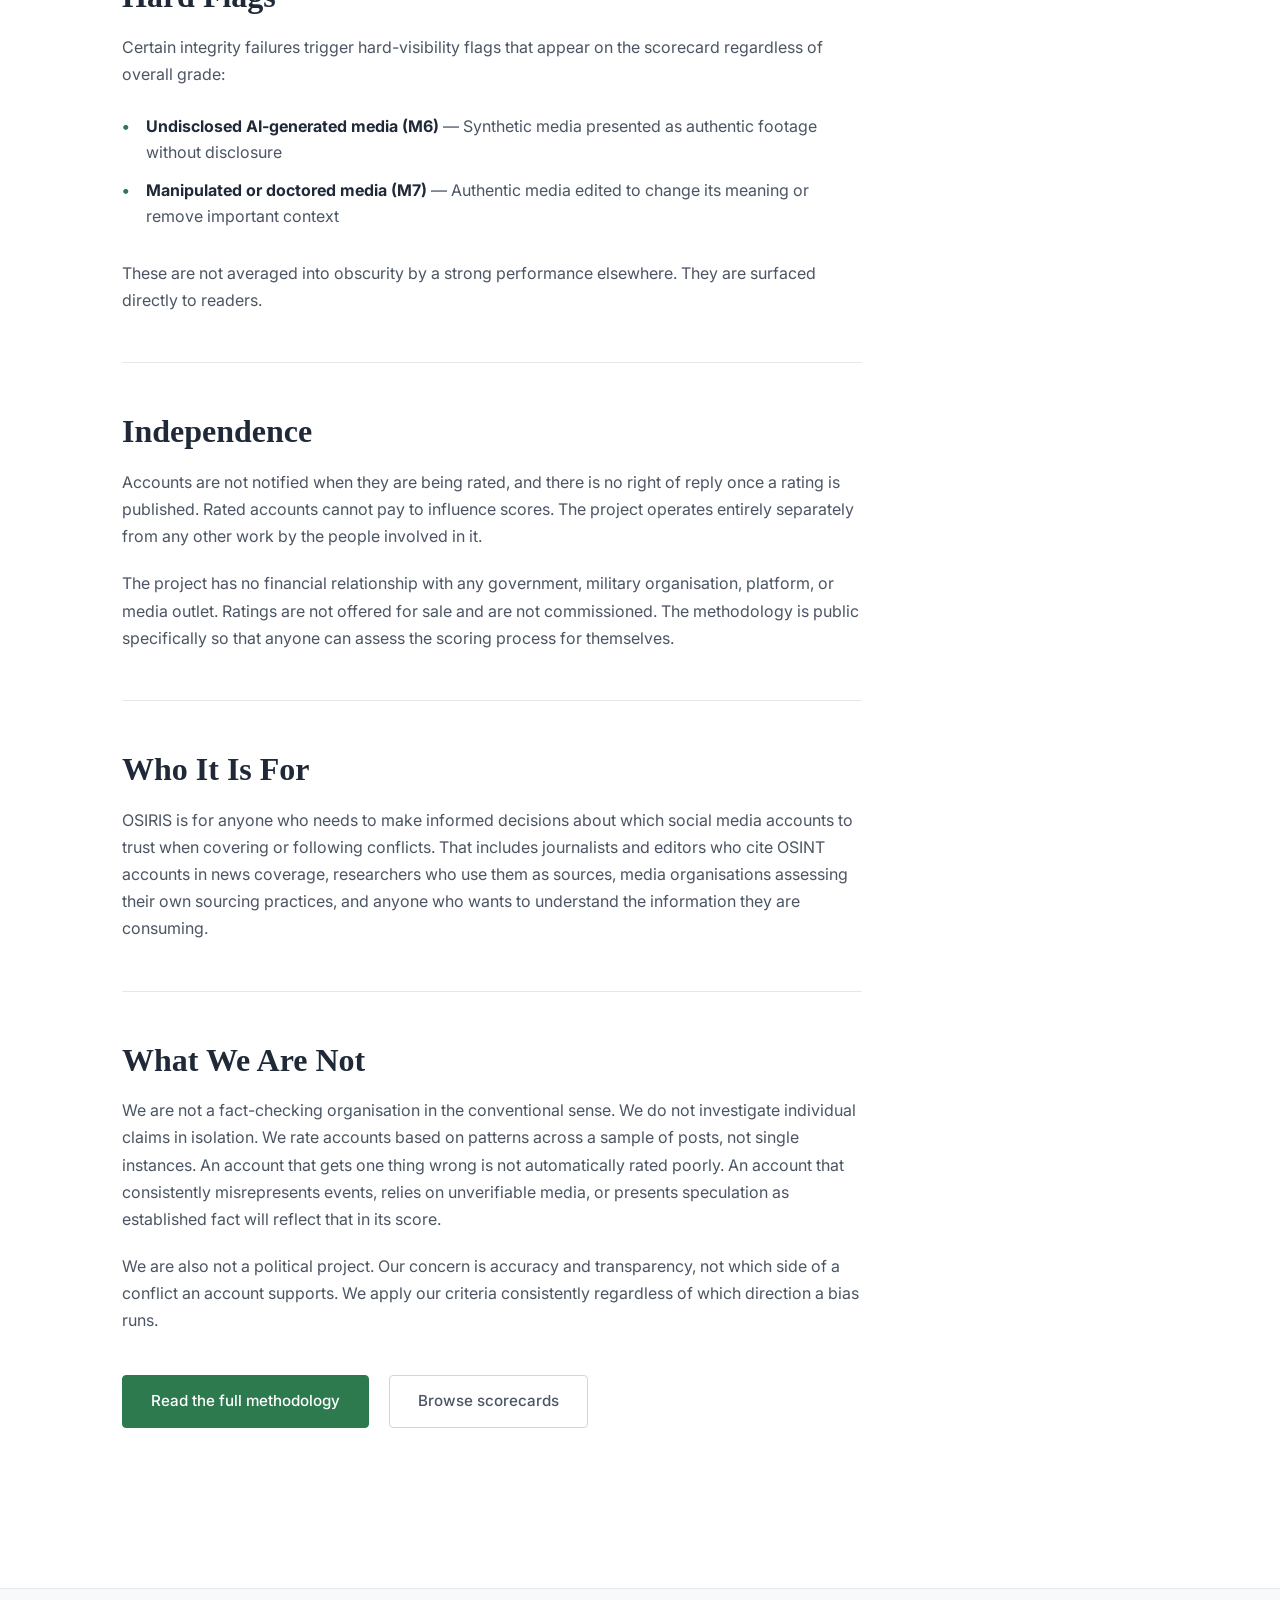
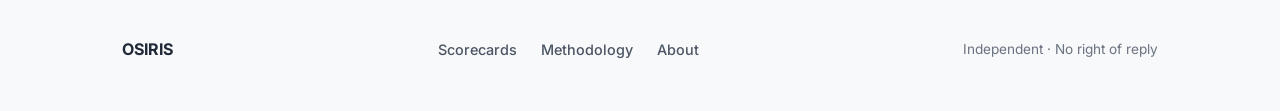
==== commit 97895c25: "Remove AI design tells and add mobile hamburger menu - Replace uppercase letter-spacing eyebrow labe" ====
--- a/about.html
+++ b/about.html
@@ -22,6 +22,9 @@
     <li><a href="methodology.html">Methodology</a></li>
     <li><a href="about.html">About</a></li>
   </ul>
+  <button class="nav-toggle" aria-label="Menu" aria-expanded="false">
+    <span></span><span></span><span></span>
+  </button>
 </nav>
 
 <main class="page-wrap">
@@ -44,22 +47,22 @@
       <p>Every account receives three distinct outputs, designed to answer different questions about reliability:</p>
 
       <div style="display: grid; grid-template-columns: repeat(auto-fit, minmax(280px, 1fr)); gap: 2rem; margin-top: 2rem;">
-        <div style="padding: 1.5rem; background: var(--charcoal-deep); border: 1px solid var(--charcoal-bdr); border-radius: 4px;">
-          <h3 style="font-family: 'Share Tech Mono', monospace; font-size: 0.72rem; letter-spacing: 0.2em; text-transform: uppercase; color: var(--malachite-lt); margin-bottom: 0.75rem;">Factuality Score</h3>
-          <p style="font-family: 'Cormorant Garamond', serif; font-size: 1.8rem; color: var(--white); margin-bottom: 0.75rem;">0.0 to 10.0</p>
-          <p style="font-size: 0.9rem; color: var(--text); line-height: 1.6;">Does this account get its facts right? Are its claims grounded in credible sourcing?</p>
+        <div style="padding: 1.5rem; background: var(--bg-secondary); border: 1px solid var(--border-light); border-radius: 4px;">
+          <h3 style="font-family: 'Inter', sans-serif; font-size: 0.85rem; font-weight: 600; color: var(--primary); margin-bottom: 0.75rem;">Factuality Score</h3>
+          <p style="font-family: Georgia, serif; font-size: 1.8rem; color: var(--text-primary); margin-bottom: 0.75rem;">0.0 to 10.0</p>
+          <p style="font-size: 0.9rem; color: var(--text-secondary); line-height: 1.6;">Does this account get its facts right? Are its claims grounded in credible sourcing?</p>
         </div>
 
-        <div style="padding: 1.5rem; background: var(--charcoal-deep); border: 1px solid var(--charcoal-bdr); border-radius: 4px;">
-          <h3 style="font-family: 'Share Tech Mono', monospace; font-size: 0.72rem; letter-spacing: 0.2em; text-transform: uppercase; color: var(--malachite-lt); margin-bottom: 0.75rem;">Content Integrity Score</h3>
-          <p style="font-family: 'Cormorant Garamond', serif; font-size: 1.8rem; color: var(--white); margin-bottom: 0.75rem;">A+ to F</p>
-          <p style="font-size: 0.9rem; color: var(--text); line-height: 1.6;">How does this account operate? Does it use genuine media, credit sources, and frame events honestly?</p>
+        <div style="padding: 1.5rem; background: var(--bg-secondary); border: 1px solid var(--border-light); border-radius: 4px;">
+          <h3 style="font-family: 'Inter', sans-serif; font-size: 0.85rem; font-weight: 600; color: var(--primary); margin-bottom: 0.75rem;">Content Integrity Score</h3>
+          <p style="font-family: Georgia, serif; font-size: 1.8rem; color: var(--text-primary); margin-bottom: 0.75rem;">A+ to F</p>
+          <p style="font-size: 0.9rem; color: var(--text-secondary); line-height: 1.6;">How does this account operate? Does it use genuine media, credit sources, and frame events honestly?</p>
         </div>
 
-        <div style="padding: 1.5rem; background: var(--charcoal-deep); border: 1px solid var(--charcoal-bdr); border-radius: 4px;">
-          <h3 style="font-family: 'Share Tech Mono', monospace; font-size: 0.72rem; letter-spacing: 0.2em; text-transform: uppercase; color: var(--malachite-lt); margin-bottom: 0.75rem;">Position & Stance Tags</h3>
-          <p style="font-family: 'Cormorant Garamond', serif; font-size: 1.8rem; color: var(--white); margin-bottom: 0.75rem;">Descriptive</p>
-          <p style="font-size: 0.9rem; color: var(--text); line-height: 1.6;">What editorial or geopolitical position does this account demonstrate? Tags are disclosures, not verdicts.</p>
+        <div style="padding: 1.5rem; background: var(--bg-secondary); border: 1px solid var(--border-light); border-radius: 4px;">
+          <h3 style="font-family: 'Inter', sans-serif; font-size: 0.85rem; font-weight: 600; color: var(--primary); margin-bottom: 0.75rem;">Position & Stance Tags</h3>
+          <p style="font-family: Georgia, serif; font-size: 1.8rem; color: var(--text-primary); margin-bottom: 0.75rem;">Descriptive</p>
+          <p style="font-size: 0.9rem; color: var(--text-secondary); line-height: 1.6;">What editorial or geopolitical position does this account demonstrate? Tags are disclosures, not verdicts.</p>
         </div>
       </div>
 
@@ -73,11 +76,11 @@
 
       <p>Each account is assessed against a reviewed sample of posts. Every post is classified by type (Factual Claim, Analysis, Quote, Paraphrase, Retweet, Stolen Content, or Social), then rated on the dimensions appropriate to that category.</p>
 
-      <p><strong style="color:var(--white);">Factual claims</strong> are assessed for accuracy and source quality. Did the event happen as described? Is the sourcing credible?</p>
+      <p><strong style="color: var(--text-primary);">Factual claims</strong> are assessed for accuracy and source quality. Did the event happen as described? Is the sourcing credible?</p>
 
-      <p><strong style="color:var(--white);">Analysis and opinion</strong> are assessed for framing integrity. Is the evidence fairly represented? Is context provided?</p>
+      <p><strong style="color: var(--text-primary);">Analysis and opinion</strong> are assessed for framing integrity. Is the evidence fairly represented? Is context provided?</p>
 
-      <p><strong style="color:var(--white);">Media</strong> is checked separately. Is this imagery genuine and current, or is it archival footage, AI-generated, or manipulated?</p>
+      <p><strong style="color: var(--text-primary);">Media</strong> is checked separately. Is this imagery genuine and current, or is it archival footage, AI-generated, or manipulated?</p>
 
       <p>More recent posts are weighted more heavily than older ones. An account's behaviour today matters more than what it posted two years ago. Sample size is shown on every scorecard — a score based on 10 posts is less reliable than one based on 60.</p>
 
@@ -128,8 +131,8 @@
       <p>Certain integrity failures trigger hard-visibility flags that appear on the scorecard regardless of overall grade:</p>
 
       <ul>
-        <li><strong style="color:var(--white);">Undisclosed AI-generated media (M6)</strong> — Synthetic media presented as authentic footage without disclosure</li>
-        <li><strong style="color:var(--white);">Manipulated or doctored media (M7)</strong> — Authentic media edited to change its meaning or remove important context</li>
+        <li><strong style="color: var(--text-primary);">Undisclosed AI-generated media (M6)</strong> — Synthetic media presented as authentic footage without disclosure</li>
+        <li><strong style="color: var(--text-primary);">Manipulated or doctored media (M7)</strong> — Authentic media edited to change its meaning or remove important context</li>
       </ul>
 
       <p>These are not averaged into obscurity by a strong performance elsewhere. They are surfaced directly to readers.</p>
--- a/css/style.css
+++ b/css/style.css
@@ -157,11 +157,9 @@
 
 .hero-eyebrow {
   font-family: 'Inter', sans-serif;
-  font-size: 0.8rem;
-  font-weight: 600;
-  letter-spacing: 0.05em;
-  color: var(--primary);
-  text-transform: uppercase;
+  font-size: 0.85rem;
+  font-weight: 500;
+  color: var(--text-muted);
   margin-bottom: 1.5rem;
 }
 
@@ -206,7 +204,7 @@
   border: 1px solid;
   border-radius: 4px;
   cursor: pointer;
-  transition: all 0.2s;
+  transition: background 0.15s, border-color 0.15s, color 0.15s;
   text-decoration: none;
 }
 
@@ -287,11 +285,9 @@
 .section { padding: 5rem 0; }
 .section-eyebrow {
   font-family: 'Inter', sans-serif;
-  font-size: 0.8rem;
-  font-weight: 600;
-  letter-spacing: 0.05em;
-  color: var(--primary);
-  text-transform: uppercase;
+  font-size: 0.85rem;
+  font-weight: 500;
+  color: var(--text-muted);
   margin-bottom: 1rem;
 }
 
@@ -335,35 +331,19 @@
   background: var(--bg-primary);
   border: 1px solid var(--border-light);
   border-radius: 6px;
-  padding: 1.75rem;
-  transition: all 0.2s;
+  padding: 1.25rem 1.25rem 1rem;
+  transition: border-color 0.15s, box-shadow 0.15s;
   text-decoration: none;
   display: block;
-  position: relative;
   box-shadow: 0 1px 3px rgba(0,0,0,0.05);
-}
-
-.scorecard-card::before {
-  content: '';
-  position: absolute;
-  top: 0; left: 0;
-  width: 4px;
-  height: 100%;
-  background: var(--primary);
-  opacity: 0;
-  transition: opacity 0.2s;
-  border-radius: 6px 0 0 6px;
 }
 
 .scorecard-card:hover {
   border-color: var(--primary);
-  box-shadow: 0 4px 12px rgba(0,0,0,0.08);
-  transform: translateY(-2px);
+  box-shadow: 0 2px 6px rgba(0,0,0,0.06);
   color: inherit;
   text-decoration: none;
 }
-
-.scorecard-card:hover::before { opacity: 1; }
 
 .card-top {
   display: flex;
@@ -560,7 +540,6 @@
   font-size: 0.75rem;
   font-weight: 600;
   color: var(--text-muted);
-  text-transform: uppercase;
 }
 
 .scorecard-grade-badge {
@@ -772,7 +751,7 @@
 .callout {
   background: var(--bg-tertiary);
   border: 1px solid var(--border);
-  border-left: 4px solid var(--primary);
+  border-top: 2px solid var(--primary);
   border-radius: 6px;
   padding: 1.5rem 1.75rem;
   margin: 2rem 0;
@@ -788,7 +767,6 @@
 .hard-flag {
   background: var(--grade-f-bg);
   border: 1px solid var(--grade-f);
-  border-left: 4px solid var(--grade-f);
   border-radius: 6px;
   padding: 0.85rem 1.25rem;
   margin-top: 0.75rem;
@@ -796,6 +774,25 @@
   font-size: 0.85rem;
   font-weight: 500;
   color: var(--grade-f);
+}
+
+/* ── HAMBURGER MENU ── */
+.nav-toggle {
+  display: none;
+  flex-direction: column;
+  justify-content: center;
+  gap: 5px;
+  background: none;
+  border: none;
+  cursor: pointer;
+  padding: 0.5rem;
+}
+
+.nav-toggle span {
+  display: block;
+  width: 22px;
+  height: 2px;
+  background: var(--text-primary);
 }
 
 /* ── RESPONSIVE ── */
@@ -810,6 +807,25 @@
 }
 
 @media (max-width: 480px) {
-  .nav-links { display: none; }
+  .nav-toggle { display: flex; }
+  .nav-links {
+    display: none;
+    position: absolute;
+    top: 100%;
+    left: 0;
+    right: 0;
+    flex-direction: column;
+    background: var(--bg-primary);
+    border-bottom: 1px solid var(--border-light);
+    padding: 0.5rem 1.5rem 1rem;
+    gap: 0;
+  }
+  .nav.open .nav-links { display: flex; }
+  .nav.open .nav-links li a {
+    display: block;
+    padding: 0.75rem 0;
+    border-bottom: 1px solid var(--border-light);
+  }
+  .nav.open .nav-links li:last-child a { border-bottom: none; }
   .breakdown-grid { grid-template-columns: repeat(2, 1fr); }
 }
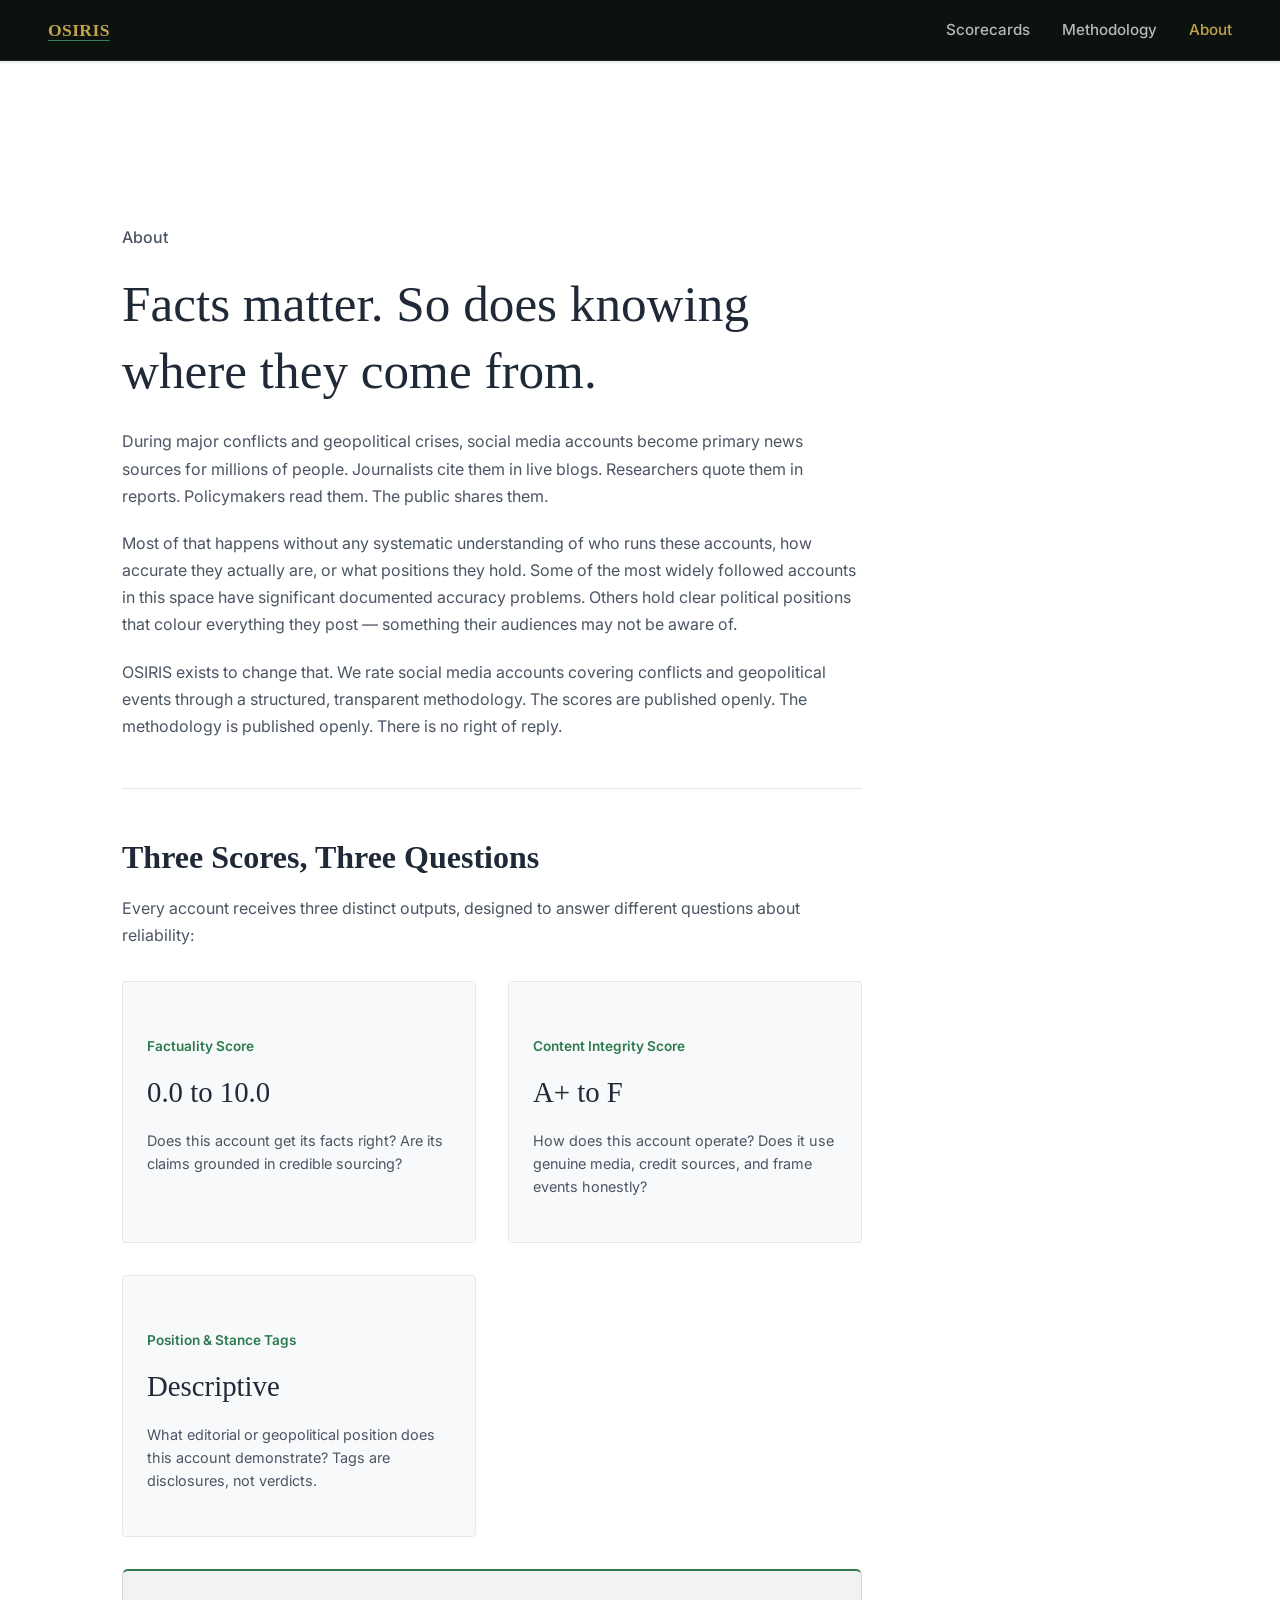
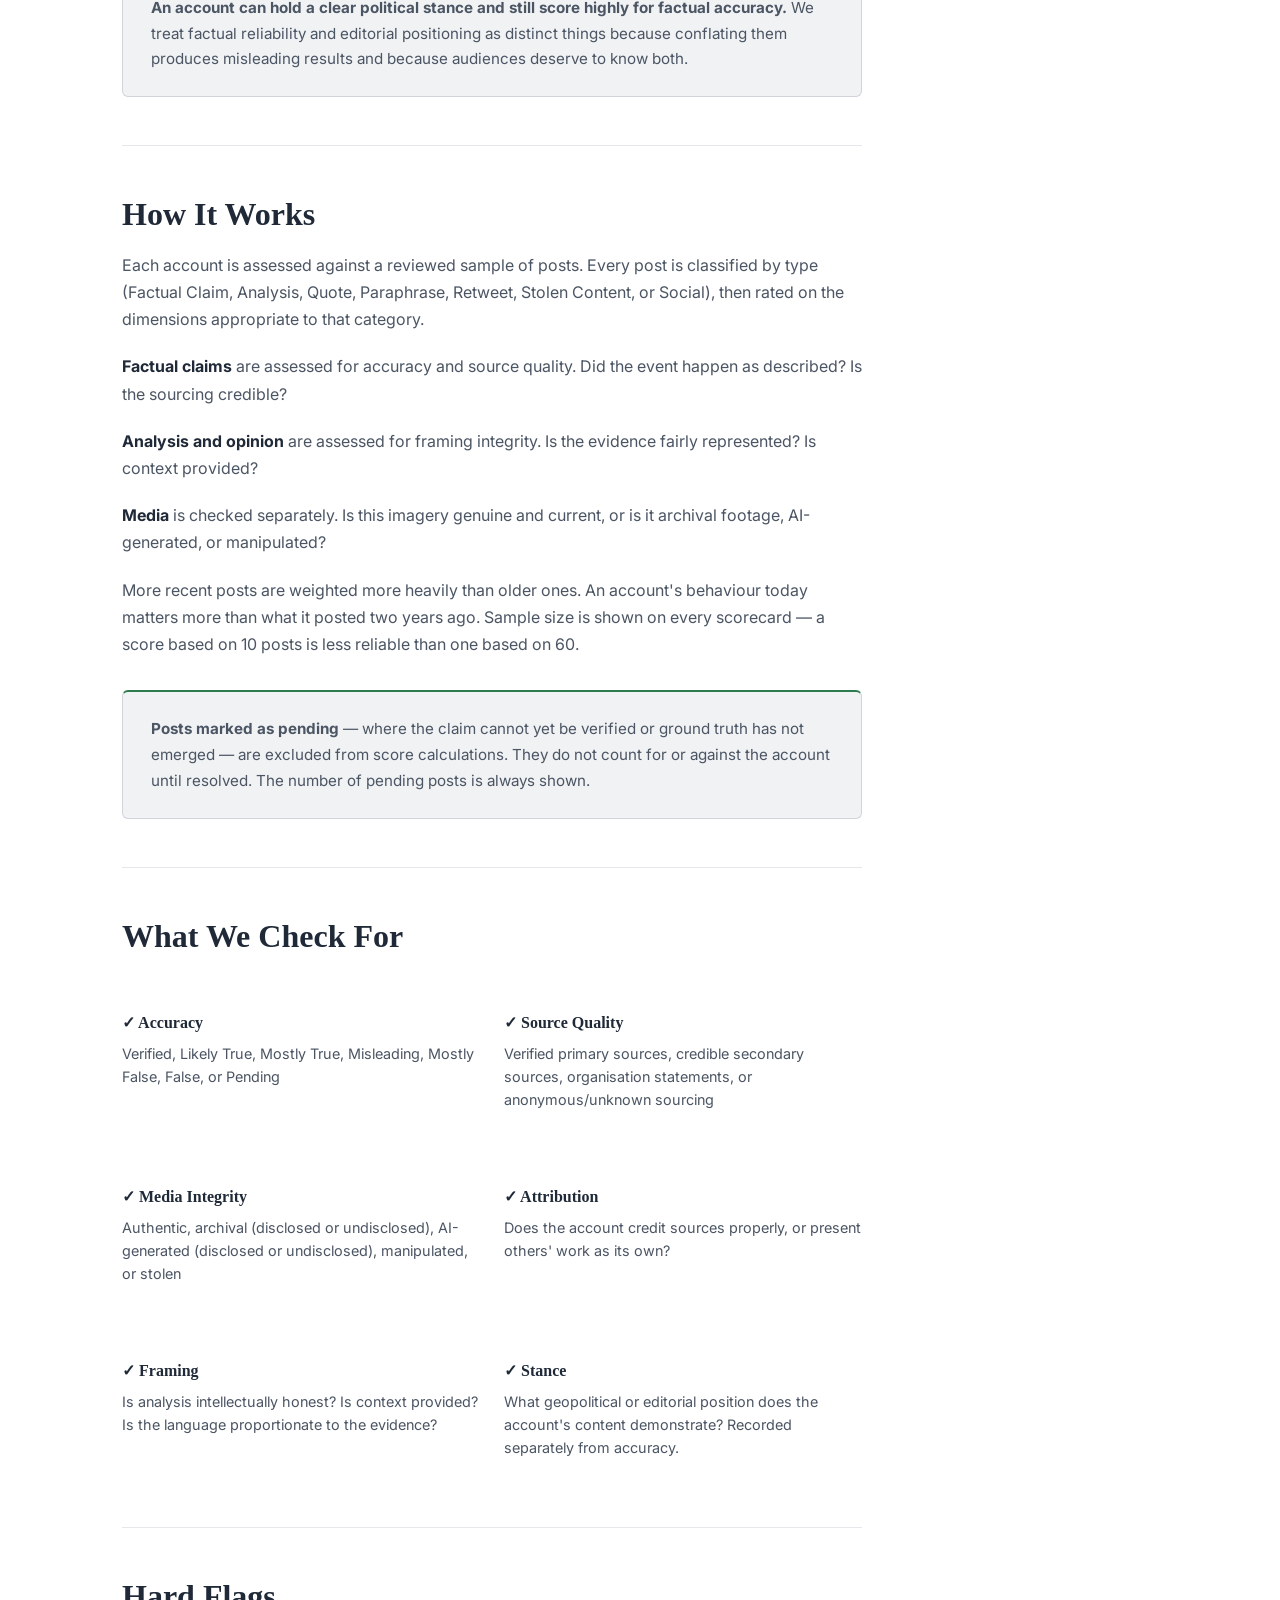
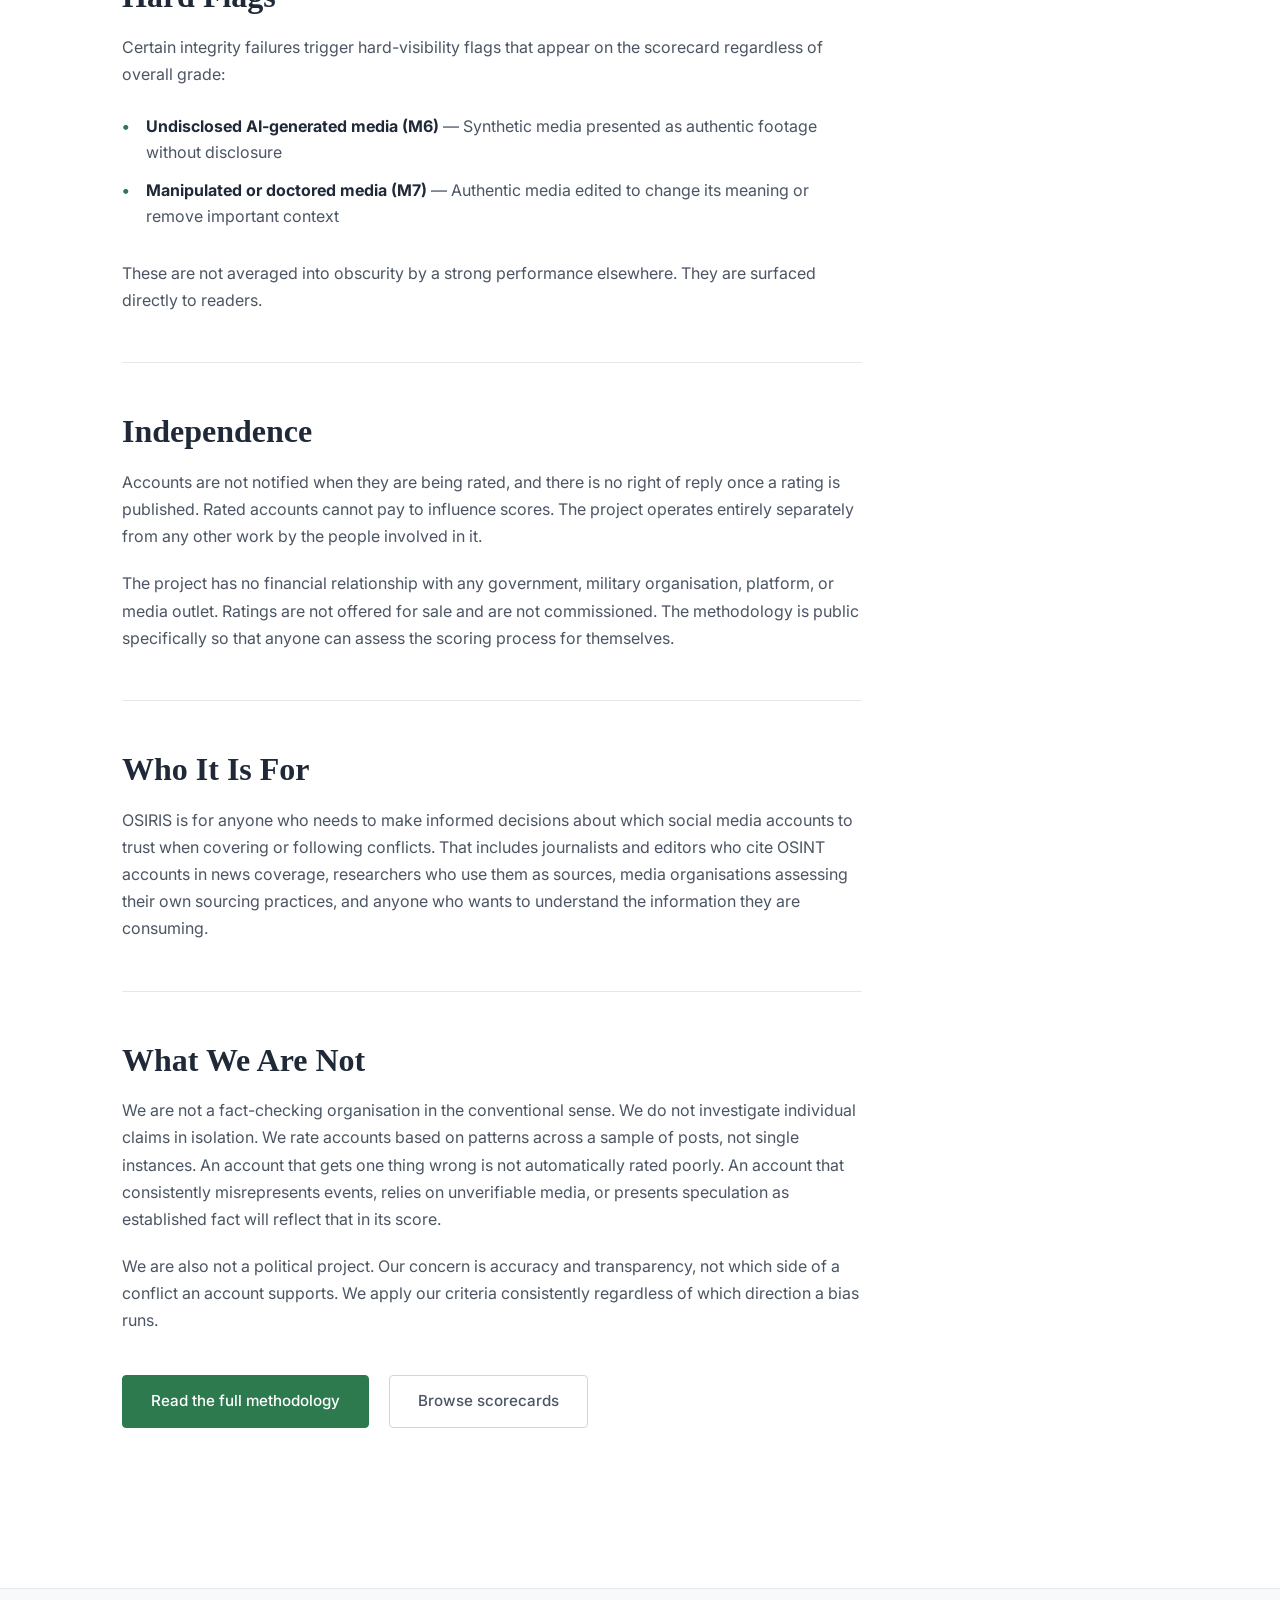
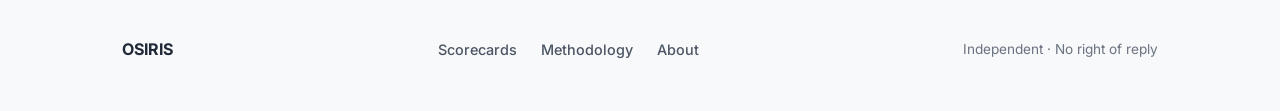
==== commit ebb1d0d9: "Rebrand nav header with dark background and gold logo text Apply OSIRIS brand colours to navigation:" ====
--- a/about.html
+++ b/about.html
@@ -12,9 +12,6 @@
 
 <nav class="nav" id="nav">
   <a href="index.html" class="nav-logo">
-    <div class="nav-logo-mark">
-      <img src="images/logo.png" alt="OSIRIS">
-    </div>
     <span class="nav-logo-text">OSIRIS</span>
   </a>
   <ul class="nav-links">
--- a/css/style.css
+++ b/css/style.css
@@ -77,14 +77,14 @@
   align-items: center;
   justify-content: space-between;
   padding: 1rem 3rem;
-  background: var(--bg-primary);
-  border-bottom: 1px solid var(--border-light);
-  box-shadow: 0 1px 3px rgba(0,0,0,0.05);
+  background: #0c130f;
+  border-bottom: 1px solid #1a2a1f;
+  box-shadow: 0 1px 3px rgba(0,0,0,0.15);
   transition: box-shadow 0.3s;
 }
 
 .nav.scrolled {
-  box-shadow: 0 2px 8px rgba(0,0,0,0.08);
+  box-shadow: 0 2px 8px rgba(0,0,0,0.3);
 }
 
 .nav-logo {
@@ -95,25 +95,18 @@
 }
 
 .nav-logo-mark {
-  width: 36px;
-  height: 36px;
-  display: flex;
-  align-items: center;
-  justify-content: center;
-}
-
-.nav-logo-mark img {
-  width: 100%;
-  height: 100%;
-  object-fit: contain;
+  display: none;
 }
 
 .nav-logo-text {
-  font-family: 'Inter', sans-serif;
+  font-family: 'Constantia', Georgia, serif;
   font-size: 1.1rem;
   font-weight: 700;
   letter-spacing: 0.02em;
-  color: var(--text-primary);
+  color: #c4a24a;
+  text-decoration: underline;
+  text-decoration-color: #3a7e5b;
+  text-underline-offset: 4px;
 }
 
 .nav-links {
@@ -126,13 +119,13 @@
   font-family: 'Inter', sans-serif;
   font-size: 0.95rem;
   font-weight: 500;
-  color: var(--text-secondary);
+  color: rgba(255,255,255,0.7);
   transition: color 0.2s;
   text-decoration: none;
 }
 
 .nav-links a:hover, .nav-links a.active {
-  color: var(--primary);
+  color: #c4a24a;
   text-decoration: none;
 }
 
@@ -792,7 +785,7 @@
   display: block;
   width: 22px;
   height: 2px;
-  background: var(--text-primary);
+  background: rgba(255,255,255,0.7);
 }
 
 /* ── RESPONSIVE ── */
@@ -815,8 +808,8 @@
     left: 0;
     right: 0;
     flex-direction: column;
-    background: var(--bg-primary);
-    border-bottom: 1px solid var(--border-light);
+    background: #0c130f;
+    border-bottom: 1px solid #1a2a1f;
     padding: 0.5rem 1.5rem 1rem;
     gap: 0;
   }
@@ -824,7 +817,7 @@
   .nav.open .nav-links li a {
     display: block;
     padding: 0.75rem 0;
-    border-bottom: 1px solid var(--border-light);
+    border-bottom: 1px solid #1a2a1f;
   }
   .nav.open .nav-links li:last-child a { border-bottom: none; }
   .breakdown-grid { grid-template-columns: repeat(2, 1fr); }
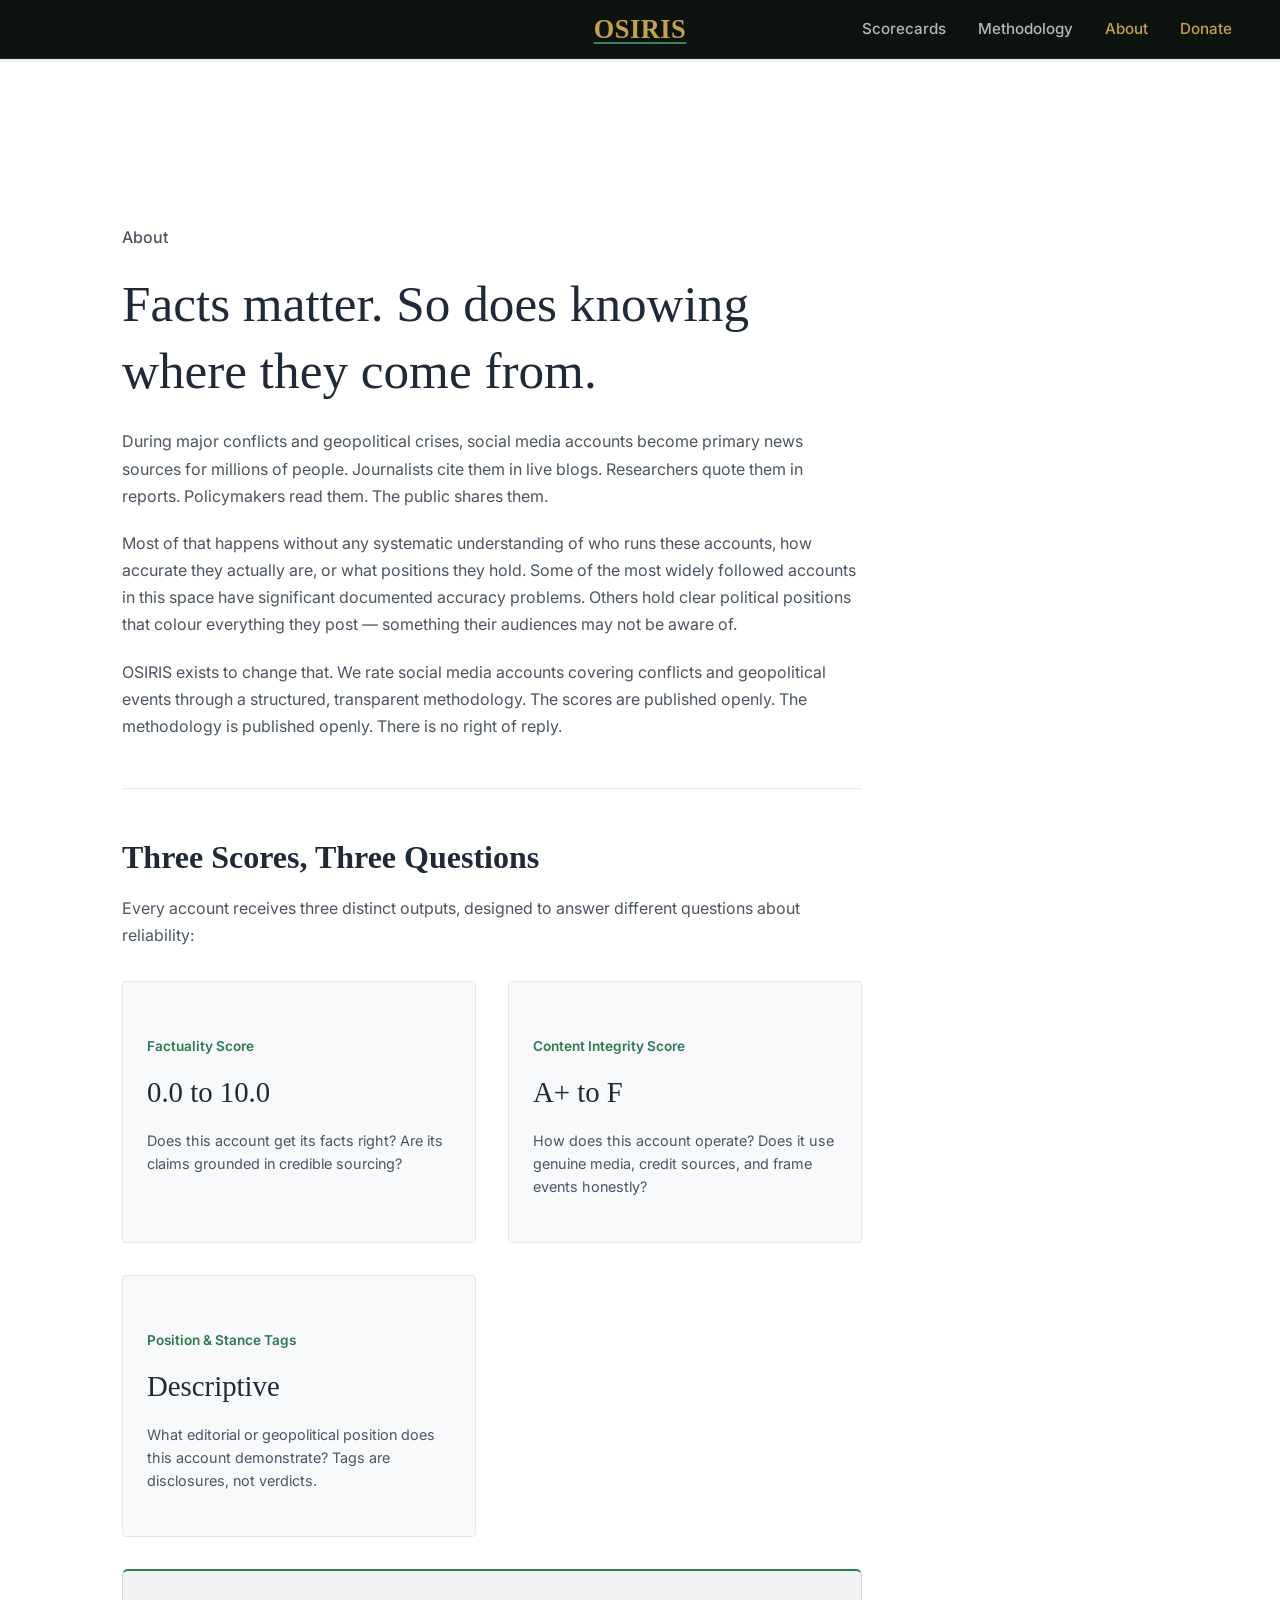
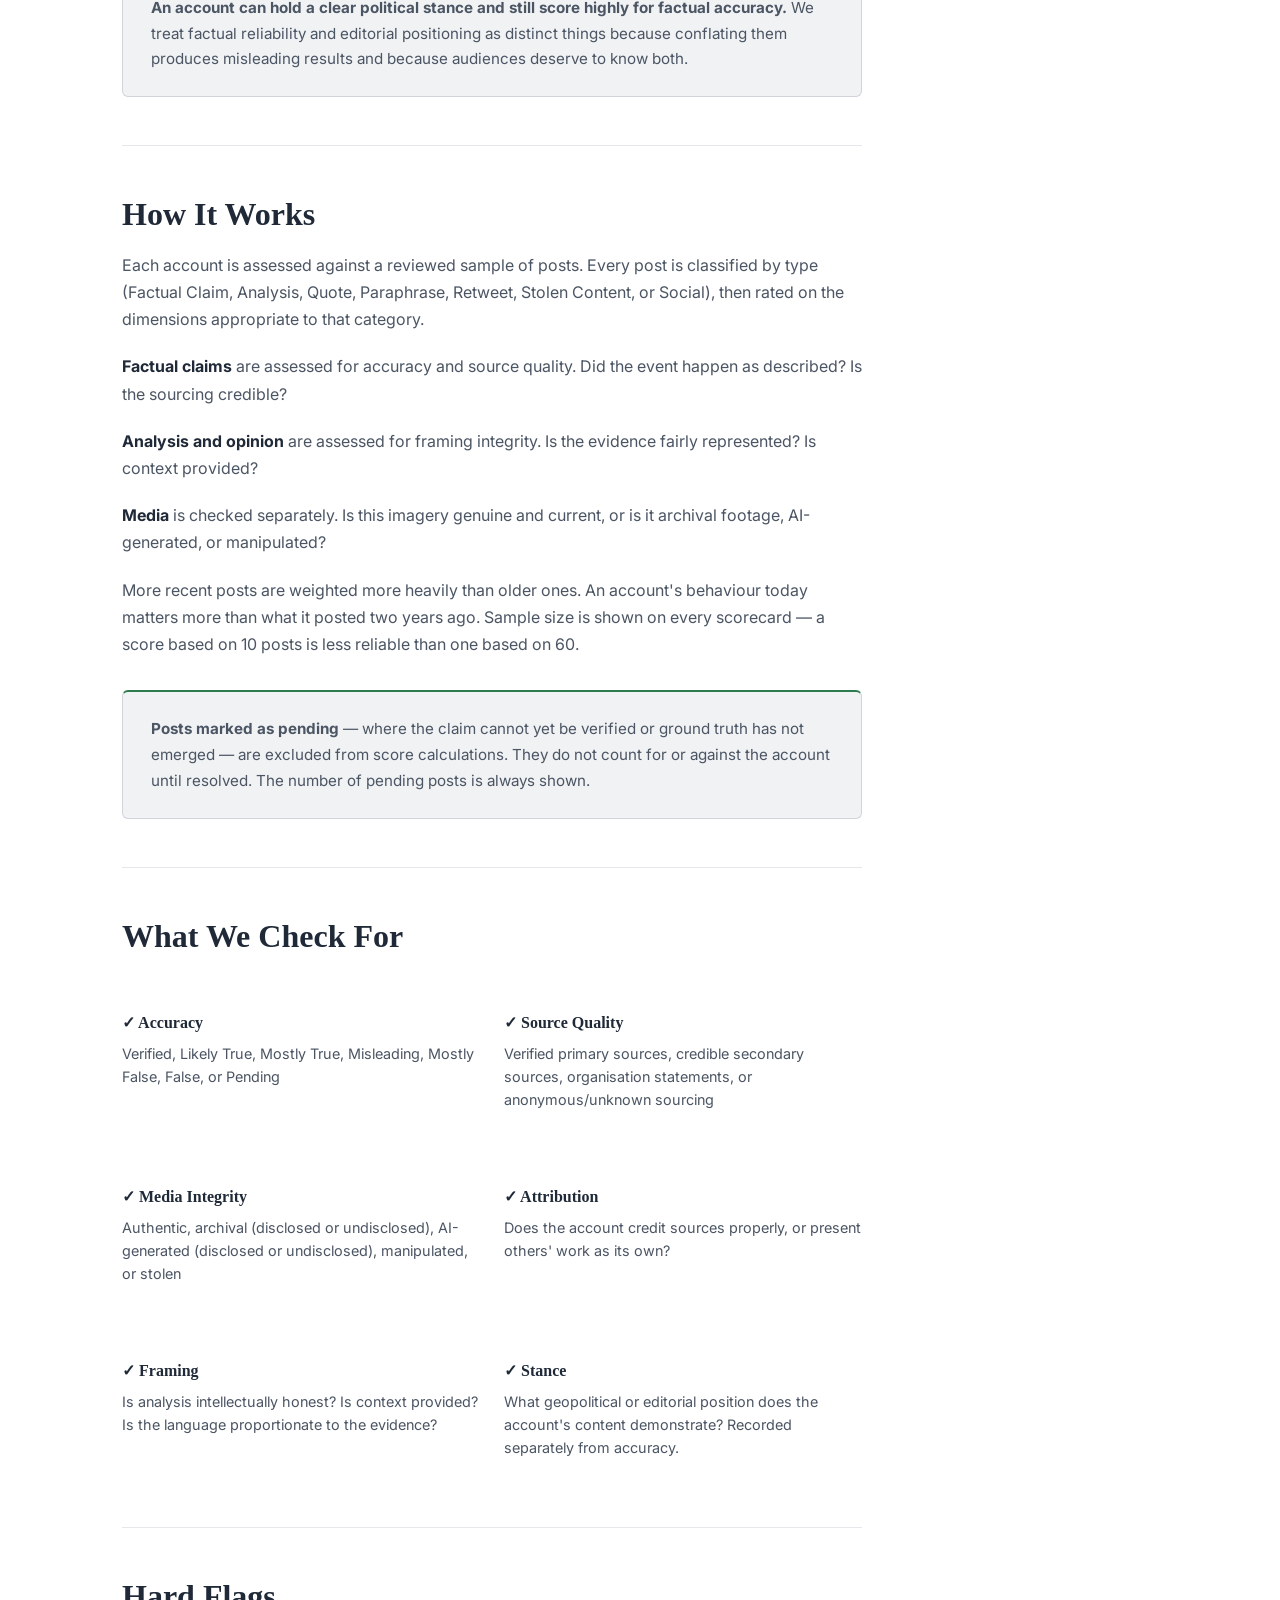
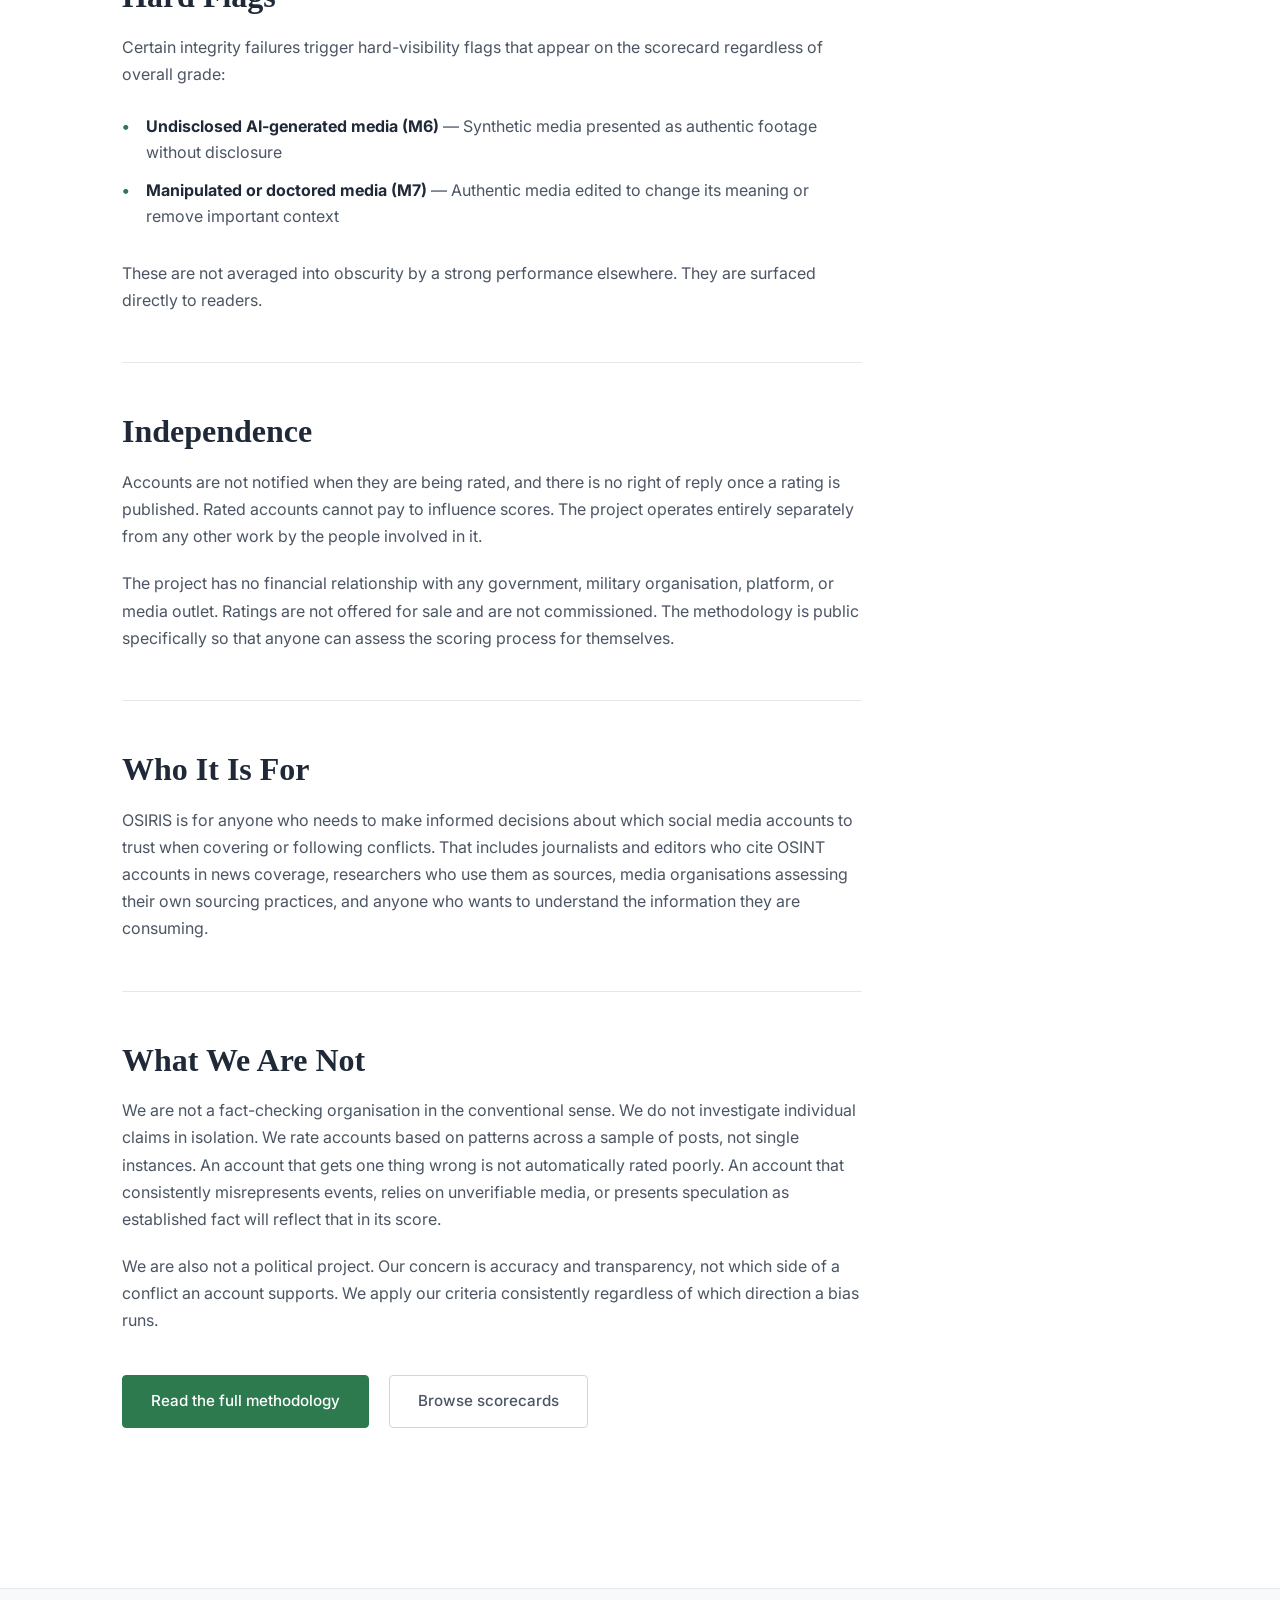
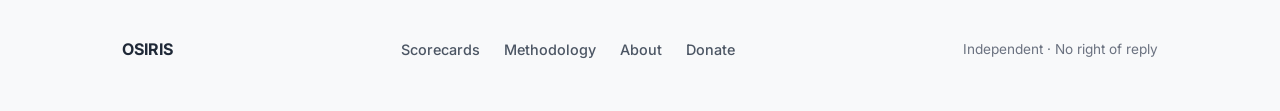
==== commit 9c230a2b: "Add donate page, hero redesign with globe, centered nav logo - Add donate.html with Ko-fi widget and" ====
--- a/about.html
+++ b/about.html
@@ -18,6 +18,7 @@
     <li><a href="scorecards.html">Scorecards</a></li>
     <li><a href="methodology.html">Methodology</a></li>
     <li><a href="about.html">About</a></li>
+    <li><a href="donate.html" class="nav-donate">Donate</a></li>
   </ul>
   <button class="nav-toggle" aria-label="Menu" aria-expanded="false">
     <span></span><span></span><span></span>
@@ -173,6 +174,7 @@
         <li><a href="scorecards.html">Scorecards</a></li>
         <li><a href="methodology.html">Methodology</a></li>
         <li><a href="about.html">About</a></li>
+        <li><a href="donate.html">Donate</a></li>
       </ul>
       <div class="footer-note">Independent · No right of reply</div>
     </div>
--- a/css/style.css
+++ b/css/style.css
@@ -75,7 +75,7 @@
   z-index: 500;
   display: flex;
   align-items: center;
-  justify-content: space-between;
+  justify-content: flex-end;
   padding: 1rem 3rem;
   background: #0c130f;
   border-bottom: 1px solid #1a2a1f;
@@ -87,7 +87,11 @@
   box-shadow: 0 2px 8px rgba(0,0,0,0.3);
 }
 
-.nav-logo {
+.nav-logo,
+.nav-logo:hover {
+  position: absolute;
+  left: 50%;
+  transform: translateX(-50%);
   display: flex;
   align-items: center;
   gap: 0.75rem;
@@ -100,13 +104,18 @@
 
 .nav-logo-text {
   font-family: 'Constantia', Georgia, serif;
-  font-size: 1.1rem;
+  font-size: 1.65rem;
   font-weight: 700;
   letter-spacing: 0.02em;
   color: #c4a24a;
   text-decoration: underline;
   text-decoration-color: #3a7e5b;
   text-underline-offset: 4px;
+  transition: text-decoration-color 0.2s;
+}
+
+.nav-logo:hover .nav-logo-text {
+  text-decoration-color: #6abf8a;
 }
 
 .nav-links {
@@ -127,6 +136,13 @@
 .nav-links a:hover, .nav-links a.active {
   color: #c4a24a;
   text-decoration: none;
+}
+
+.nav-links a.nav-donate {
+  color: #c4a24a;
+}
+.nav-links a.nav-donate:hover {
+  color: #e2c06a;
 }
 
 /* ── LAYOUT ── */
@@ -141,43 +157,50 @@
   justify-content: center;
   position: relative;
   padding: 8rem 0 6rem;
-  background: linear-gradient(to bottom, var(--bg-secondary) 0%, var(--bg-primary) 100%);
+  background: linear-gradient(135deg, #1a4a32 0%, #2d6a4a 30%, #3a7e5b 55%, #5ab882 100%);
+  overflow: hidden;
 }
 
 .hero-bg-lines {
-  display: none;
+  position: absolute;
+  top: 10%;
+  right: -20%;
+  width: 65%;
+  height: 120%;
+  pointer-events: none;
+  z-index: 0;
+}
+
+.hero .container {
+  position: relative;
+  z-index: 1;
 }
 
 .hero-eyebrow {
   font-family: 'Inter', sans-serif;
   font-size: 0.85rem;
   font-weight: 500;
-  color: var(--text-muted);
+  color: #c4a24a;
   margin-bottom: 1.5rem;
 }
 
 .hero h1 {
-  font-size: clamp(2.5rem, 6vw, 4.5rem);
+  font-family: 'Constantia', Georgia, serif;
+  font-size: clamp(2.5rem, 5vw, 3.5rem);
   font-weight: 700;
-  letter-spacing: -0.02em;
-  color: var(--text-primary);
+  color: #fff;
   max-width: 780px;
-  margin-bottom: 1rem;
-  line-height: 1.1;
-}
-
-.hero h1 em {
-  font-style: italic;
-  color: var(--primary);
+  margin-bottom: 1.5rem;
+  line-height: 1.2;
 }
 
 .hero-sub {
   font-size: 1.15rem;
-  color: var(--text-secondary);
-  max-width: 600px;
-  margin: 1rem 0 2.5rem;
+  color: rgba(255,255,255,0.85);
+  max-width: 620px;
+  margin: 0 0 2.5rem;
   font-weight: 400;
-  line-height: 1.7;
+  line-height: 1.8;
 }
 
 .hero-cta {
@@ -223,6 +246,35 @@
   color: var(--primary);
   background: var(--bg-secondary);
   text-decoration: none;
+}
+
+.hero .btn-primary {
+  background: #0c130f;
+  border-color: #0c130f;
+  color: #c4a24a;
+}
+.hero .btn-primary:hover {
+  background: #1a2a1f;
+  border-color: #1a2a1f;
+  color: #c4a24a;
+}
+.hero .btn-ghost {
+  background: transparent;
+  border-color: rgba(255,255,255,0.4);
+  color: #fff;
+}
+.hero .btn-ghost:hover {
+  border-color: #fff;
+  color: #fff;
+  background: rgba(255,255,255,0.1);
+}
+
+.hero .btn-primary,
+.hero .btn-ghost {
+  padding: 1rem 2rem;
+  font-size: 1rem;
+  font-weight: 600;
+  border-radius: 6px;
 }
 
 .hero-scroll {
@@ -793,13 +845,17 @@
   .nav { padding: 1rem 1.5rem; }
   .nav-links { gap: 1.25rem; }
   .container { padding: 0 1.25rem; }
-  .hero h1 { font-size: 2.6rem; }
+  .hero h1 { font-size: 2.2rem; }
+  .hero-bg-lines { opacity: 0.4; }
   .breakdown-grid { grid-template-columns: repeat(3, 1fr); }
   .scorecard-header { gap: 1.25rem; }
   .footer-inner { flex-direction: column; align-items: flex-start; }
 }
 
 @media (max-width: 480px) {
+  .nav { justify-content: space-between; }
+  .nav-logo { position: static; transform: none; }
+  .hero-bg-lines { display: none; }
   .nav-toggle { display: flex; }
   .nav-links {
     display: none;
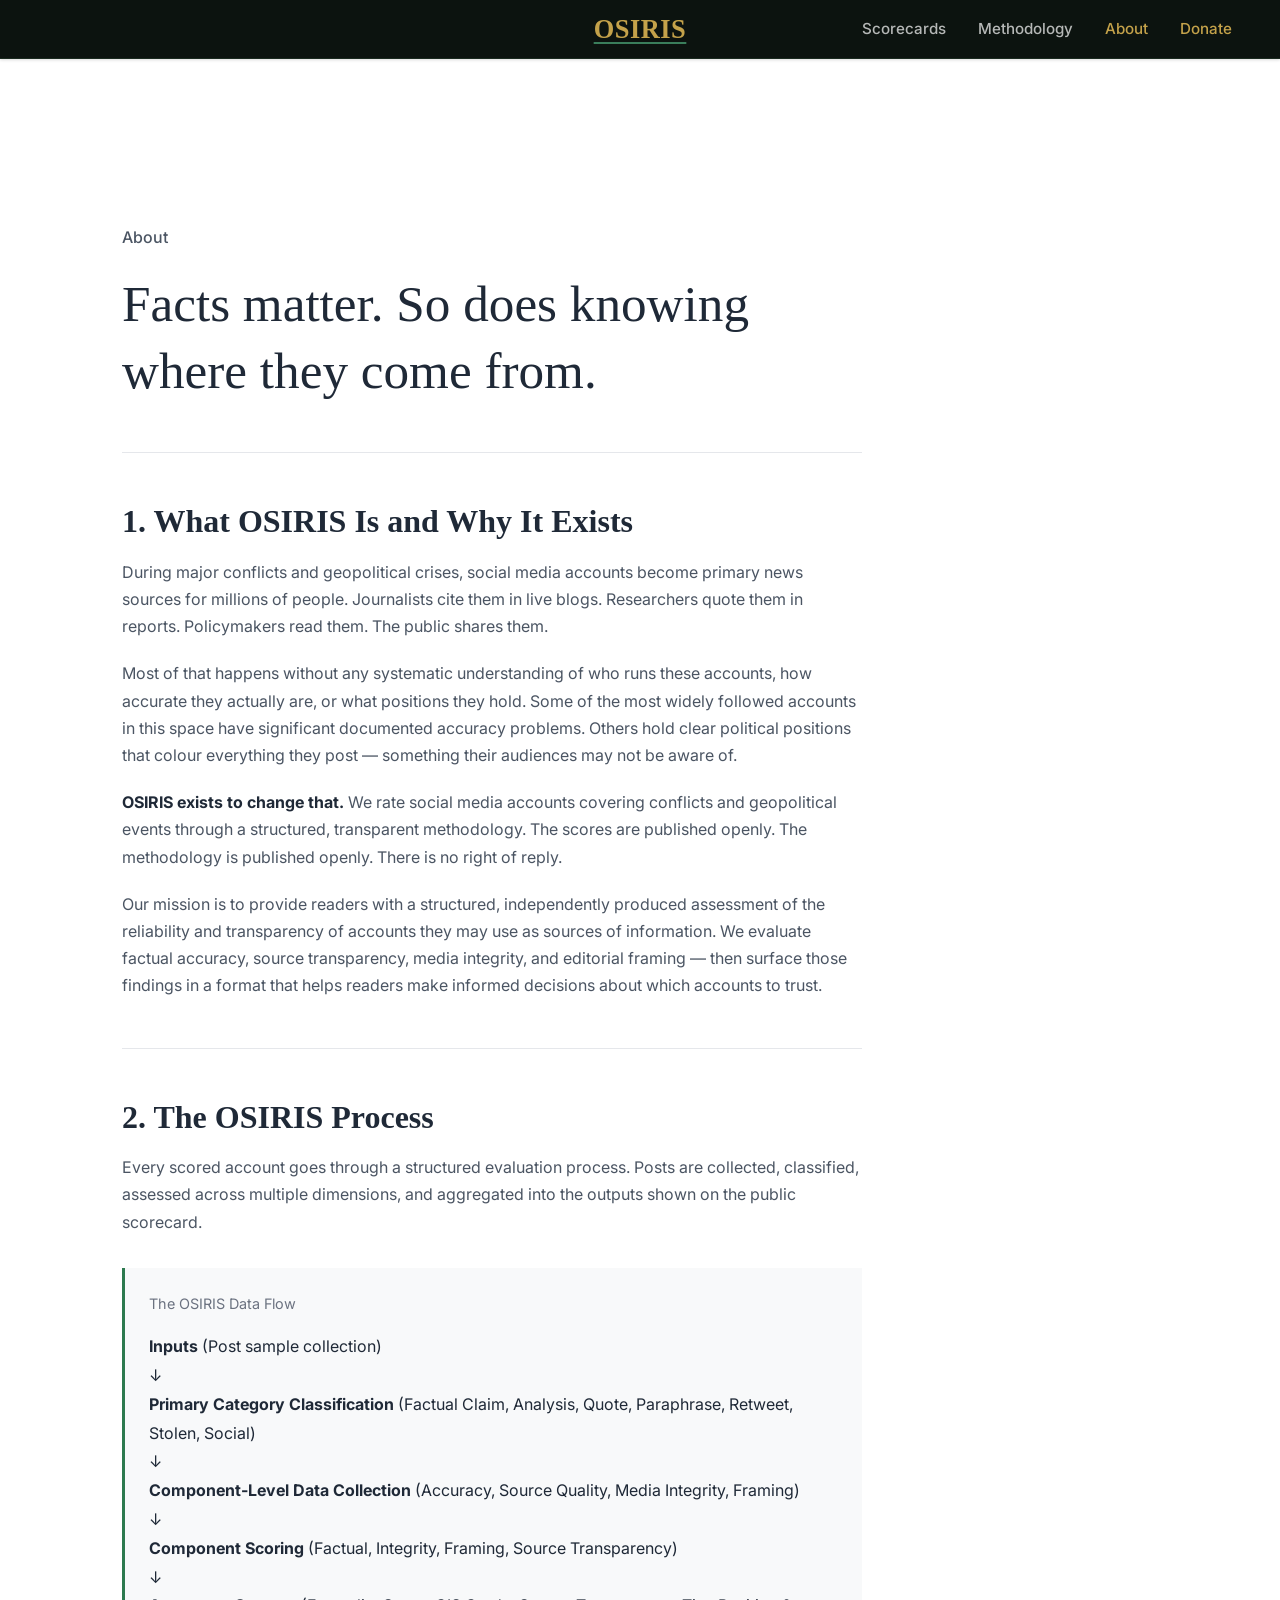
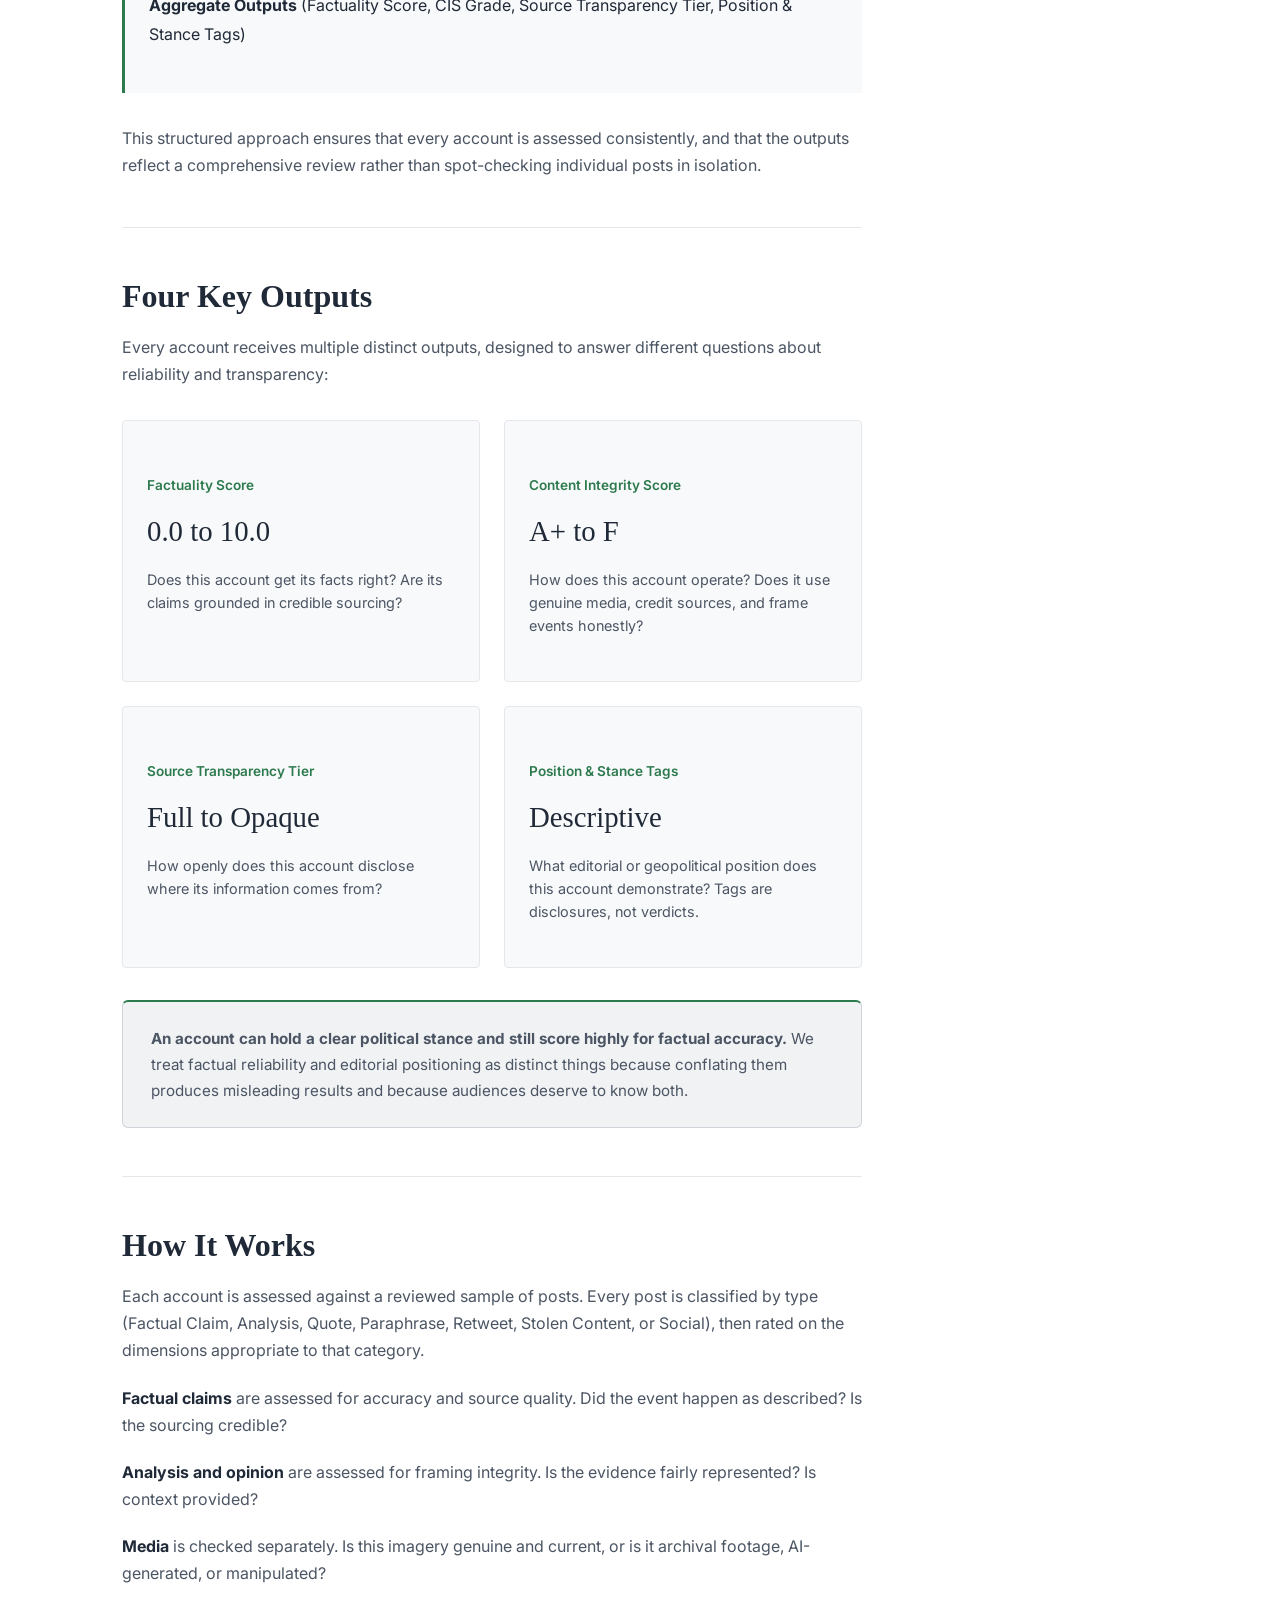
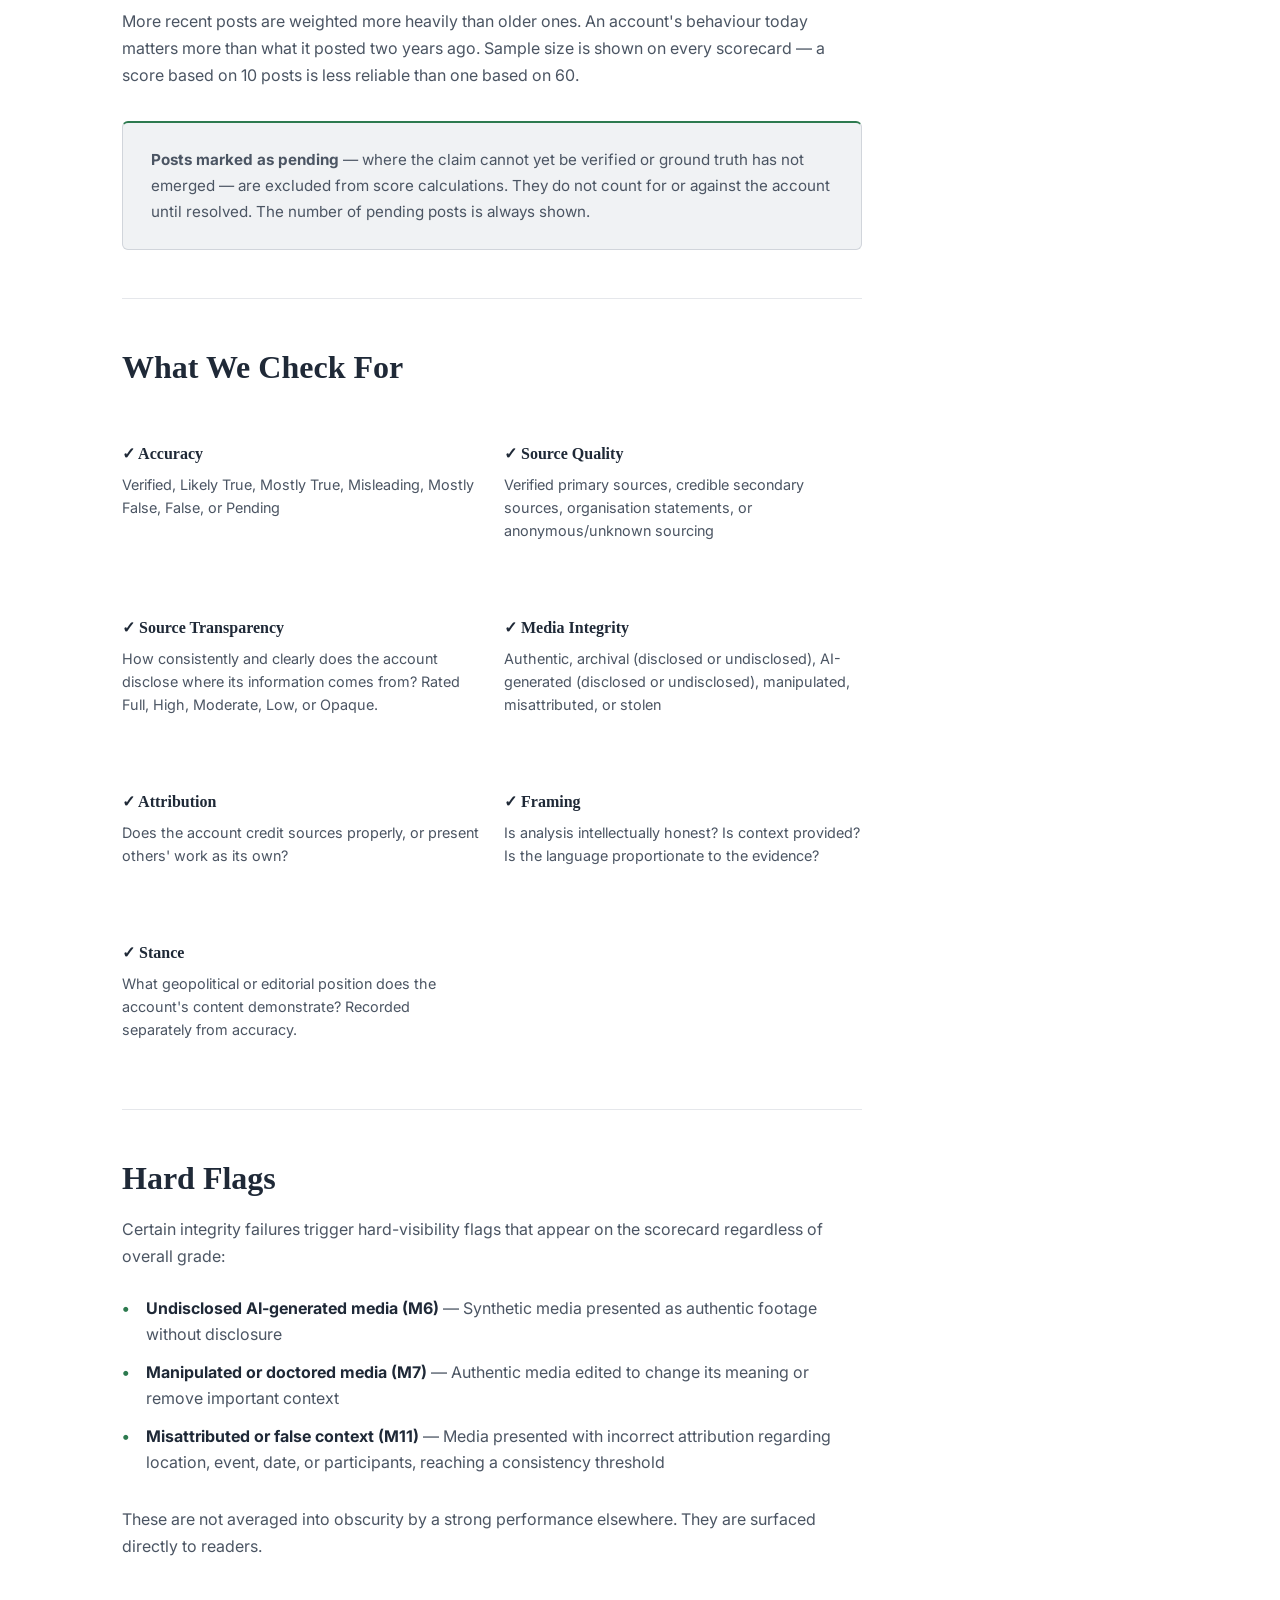
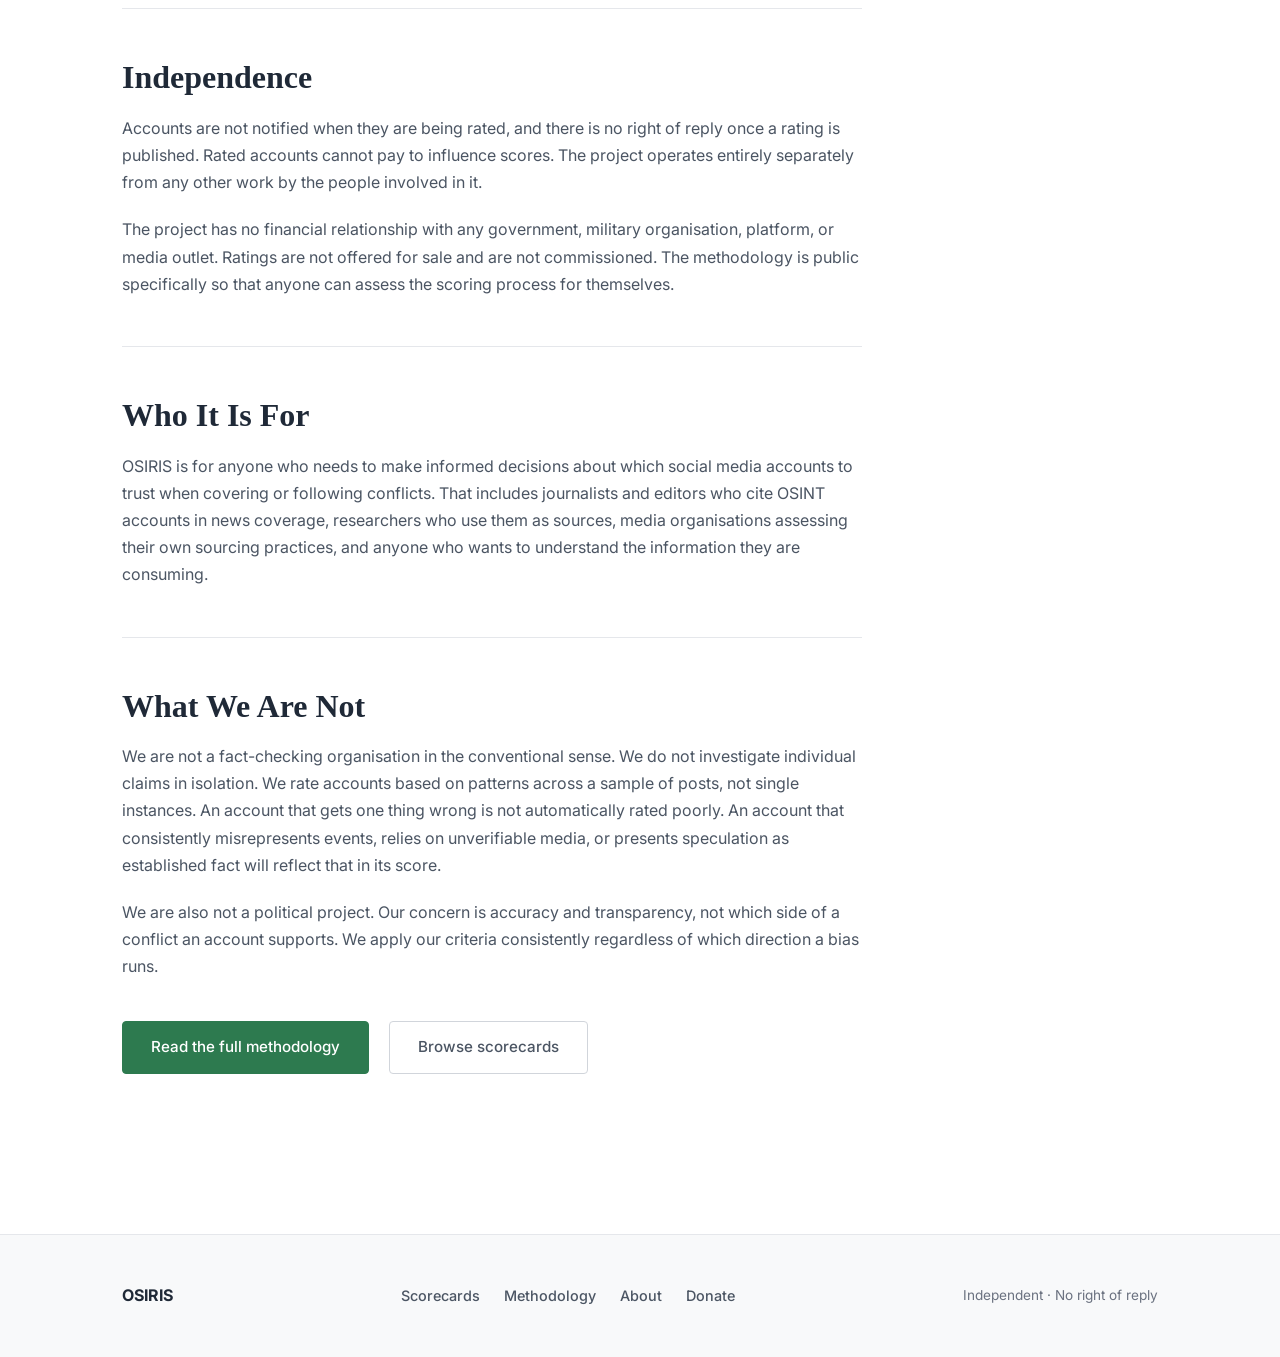
==== commit 2b3e113f: "Add Source Transparency tier, OSIRIS process overview, and first live scorecard - About: mission sec" ====
--- a/about.html
+++ b/about.html
@@ -32,19 +32,48 @@
       <p class="section-eyebrow" style="padding-top: 2rem;">About</p>
       <h1 style="font-size: clamp(2.2rem, 4vw, 3.2rem); font-weight: 300; margin-bottom: 1.5rem;">Facts matter. So does knowing where they come from.</h1>
 
+      <div class="divider"></div>
+
+      <h2>1. What OSIRIS Is and Why It Exists</h2>
+
       <p>During major conflicts and geopolitical crises, social media accounts become primary news sources for millions of people. Journalists cite them in live blogs. Researchers quote them in reports. Policymakers read them. The public shares them.</p>
 
       <p>Most of that happens without any systematic understanding of who runs these accounts, how accurate they actually are, or what positions they hold. Some of the most widely followed accounts in this space have significant documented accuracy problems. Others hold clear political positions that colour everything they post — something their audiences may not be aware of.</p>
 
-      <p>OSIRIS exists to change that. We rate social media accounts covering conflicts and geopolitical events through a structured, transparent methodology. The scores are published openly. The methodology is published openly. There is no right of reply.</p>
-
-      <div class="divider"></div>
-
-      <h2>Three Scores, Three Questions</h2>
-
-      <p>Every account receives three distinct outputs, designed to answer different questions about reliability:</p>
-
-      <div style="display: grid; grid-template-columns: repeat(auto-fit, minmax(280px, 1fr)); gap: 2rem; margin-top: 2rem;">
+      <p><strong style="color: var(--text-primary);">OSIRIS exists to change that.</strong> We rate social media accounts covering conflicts and geopolitical events through a structured, transparent methodology. The scores are published openly. The methodology is published openly. There is no right of reply.</p>
+
+      <p>Our mission is to provide readers with a structured, independently produced assessment of the reliability and transparency of accounts they may use as sources of information. We evaluate factual accuracy, source transparency, media integrity, and editorial framing — then surface those findings in a format that helps readers make informed decisions about which accounts to trust.</p>
+
+      <div class="divider"></div>
+
+      <h2>2. The OSIRIS Process</h2>
+
+      <p>Every scored account goes through a structured evaluation process. Posts are collected, classified, assessed across multiple dimensions, and aggregated into the outputs shown on the public scorecard.</p>
+
+      <div style="margin: 2rem 0; padding: 1.5rem; background: var(--bg-secondary); border-left: 3px solid var(--primary);">
+        <p style="font-family: 'Inter', sans-serif; font-size: 0.9rem; margin-bottom: 1rem; color: var(--text-muted);">The OSIRIS Data Flow</p>
+        <p style="font-family: 'Inter', sans-serif; font-size: 1rem; line-height: 1.8; color: var(--text-primary);">
+          <strong>Inputs</strong> (Post sample collection)<br>
+          ↓<br>
+          <strong>Primary Category Classification</strong> (Factual Claim, Analysis, Quote, Paraphrase, Retweet, Stolen, Social)<br>
+          ↓<br>
+          <strong>Component-Level Data Collection</strong> (Accuracy, Source Quality, Media Integrity, Framing)<br>
+          ↓<br>
+          <strong>Component Scoring</strong> (Factual, Integrity, Framing, Source Transparency)<br>
+          ↓<br>
+          <strong>Aggregate Outputs</strong> (Factuality Score, CIS Grade, Source Transparency Tier, Position & Stance Tags)
+        </p>
+      </div>
+
+      <p>This structured approach ensures that every account is assessed consistently, and that the outputs reflect a comprehensive review rather than spot-checking individual posts in isolation.</p>
+
+      <div class="divider"></div>
+
+      <h2>Four Key Outputs</h2>
+
+      <p>Every account receives multiple distinct outputs, designed to answer different questions about reliability and transparency:</p>
+
+      <div style="display: grid; grid-template-columns: repeat(auto-fit, minmax(260px, 1fr)); gap: 1.5rem; margin-top: 2rem;">
         <div style="padding: 1.5rem; background: var(--bg-secondary); border: 1px solid var(--border-light); border-radius: 4px;">
           <h3 style="font-family: 'Inter', sans-serif; font-size: 0.85rem; font-weight: 600; color: var(--primary); margin-bottom: 0.75rem;">Factuality Score</h3>
           <p style="font-family: Georgia, serif; font-size: 1.8rem; color: var(--text-primary); margin-bottom: 0.75rem;">0.0 to 10.0</p>
@@ -58,6 +87,12 @@
         </div>
 
         <div style="padding: 1.5rem; background: var(--bg-secondary); border: 1px solid var(--border-light); border-radius: 4px;">
+          <h3 style="font-family: 'Inter', sans-serif; font-size: 0.85rem; font-weight: 600; color: var(--primary); margin-bottom: 0.75rem;">Source Transparency Tier</h3>
+          <p style="font-family: Georgia, serif; font-size: 1.8rem; color: var(--text-primary); margin-bottom: 0.75rem;">Full to Opaque</p>
+          <p style="font-size: 0.9rem; color: var(--text-secondary); line-height: 1.6;">How openly does this account disclose where its information comes from?</p>
+        </div>
+
+        <div style="padding: 1.5rem; background: var(--bg-secondary); border: 1px solid var(--border-light); border-radius: 4px;">
           <h3 style="font-family: 'Inter', sans-serif; font-size: 0.85rem; font-weight: 600; color: var(--primary); margin-bottom: 0.75rem;">Position & Stance Tags</h3>
           <p style="font-family: Georgia, serif; font-size: 1.8rem; color: var(--text-primary); margin-bottom: 0.75rem;">Descriptive</p>
           <p style="font-size: 0.9rem; color: var(--text-secondary); line-height: 1.6;">What editorial or geopolitical position does this account demonstrate? Tags are disclosures, not verdicts.</p>
@@ -102,8 +137,13 @@
         </div>
 
         <div>
+          <h3 style="font-size: 1rem; color: var(--white); margin-bottom: 0.5rem;">✓ Source Transparency</h3>
+          <p style="font-size: 0.9rem; line-height: 1.6;">How consistently and clearly does the account disclose where its information comes from? Rated Full, High, Moderate, Low, or Opaque.</p>
+        </div>
+
+        <div>
           <h3 style="font-size: 1rem; color: var(--white); margin-bottom: 0.5rem;">✓ Media Integrity</h3>
-          <p style="font-size: 0.9rem; line-height: 1.6;">Authentic, archival (disclosed or undisclosed), AI-generated (disclosed or undisclosed), manipulated, or stolen</p>
+          <p style="font-size: 0.9rem; line-height: 1.6;">Authentic, archival (disclosed or undisclosed), AI-generated (disclosed or undisclosed), manipulated, misattributed, or stolen</p>
         </div>
 
         <div>
@@ -131,6 +171,7 @@
       <ul>
         <li><strong style="color: var(--text-primary);">Undisclosed AI-generated media (M6)</strong> — Synthetic media presented as authentic footage without disclosure</li>
         <li><strong style="color: var(--text-primary);">Manipulated or doctored media (M7)</strong> — Authentic media edited to change its meaning or remove important context</li>
+        <li><strong style="color: var(--text-primary);">Misattributed or false context (M11)</strong> — Media presented with incorrect attribution regarding location, event, date, or participants, reaching a consistency threshold</li>
       </ul>
 
       <p>These are not averaged into obscurity by a strong performance elsewhere. They are surfaced directly to readers.</p>
--- a/css/style.css
+++ b/css/style.css
@@ -37,6 +37,9 @@
   --grade-d-bg:    #FFF7ED;
   --grade-f:       #991B1B;
   --grade-f-bg:    #FEF2F2;
+
+  --warning:       #C97A2D;
+  --danger:        #C93D2D;
 }
 
 *, *::before, *::after { box-sizing: border-box; margin: 0; padding: 0; }
@@ -96,6 +99,7 @@
   align-items: center;
   gap: 0.75rem;
   text-decoration: none;
+  z-index: 10;
 }
 
 .nav-logo-mark {
@@ -288,42 +292,6 @@
 @keyframes scrollPulse {
   0%, 100% { opacity: 0.3; }
   50% { opacity: 1; }
-}
-
-/* ── STAT BAR ── */
-.stat-bar {
-  border-top: 1px solid var(--border-light);
-  border-bottom: 1px solid var(--border-light);
-  padding: 2rem 0;
-  margin-bottom: 5rem;
-  background: var(--bg-secondary);
-}
-
-.stat-bar-inner {
-  display: flex;
-  gap: 4rem;
-  flex-wrap: wrap;
-}
-
-.stat-item {
-  display: flex;
-  flex-direction: column;
-  gap: 0.35rem;
-}
-
-.stat-value {
-  font-family: Georgia, serif;
-  font-size: 2.2rem;
-  font-weight: 700;
-  color: var(--primary);
-  line-height: 1;
-}
-
-.stat-label {
-  font-family: 'Inter', sans-serif;
-  font-size: 0.85rem;
-  font-weight: 500;
-  color: var(--text-muted);
 }
 
 /* ── SECTION ── */
@@ -381,6 +349,24 @@
   text-decoration: none;
   display: block;
   box-shadow: 0 1px 3px rgba(0,0,0,0.05);
+  position: relative;
+  overflow: hidden;
+}
+
+.scorecard-card::after {
+  content: 'EXAMPLE';
+  position: absolute;
+  top: 50%;
+  left: 50%;
+  transform: translate(-50%, -50%) rotate(-30deg);
+  font-family: 'Inter', sans-serif;
+  font-size: 2rem;
+  font-weight: 800;
+  letter-spacing: 0.15em;
+  color: rgba(0,0,0,0.06);
+  pointer-events: none;
+  white-space: nowrap;
+  z-index: 1;
 }
 
 .scorecard-card:hover {
@@ -390,6 +376,27 @@
   text-decoration: none;
 }
 
+.scorecard-view-container {
+  position: relative;
+  overflow: hidden;
+}
+
+.scorecard-view-container::after {
+  content: 'EXAMPLE';
+  position: absolute;
+  top: 50%;
+  left: 50%;
+  transform: translate(-50%, -50%) rotate(-30deg);
+  font-family: 'Inter', sans-serif;
+  font-size: 4.5rem;
+  font-weight: 800;
+  letter-spacing: 0.2em;
+  color: rgba(0,0,0,0.05);
+  pointer-events: none;
+  white-space: nowrap;
+  z-index: 1;
+}
+
 .card-top {
   display: flex;
   align-items: flex-start;
@@ -424,6 +431,7 @@
   margin-bottom: 1rem;
   display: -webkit-box;
   -webkit-line-clamp: 3;
+  line-clamp: 3;
   -webkit-box-orient: vertical;
   overflow: hidden;
 }
@@ -628,38 +636,6 @@
   font-weight: 500;
 }
 
-/* Breakdown chart */
-.breakdown-grid {
-  display: grid;
-  grid-template-columns: repeat(5, 1fr);
-  gap: 1rem;
-  margin: 2rem 0;
-}
-
-.breakdown-item {
-  background: var(--bg-secondary);
-  border: 1px solid var(--border-light);
-  border-radius: 6px;
-  padding: 1.25rem 1rem;
-  text-align: center;
-}
-
-.breakdown-count {
-  font-family: Georgia, serif;
-  font-size: 2rem;
-  font-weight: 700;
-  color: var(--text-primary);
-  line-height: 1;
-  margin-bottom: 0.3rem;
-}
-
-.breakdown-label {
-  font-family: 'Inter', sans-serif;
-  font-size: 0.75rem;
-  font-weight: 500;
-  color: var(--text-muted);
-}
-
 /* ── ABOUT / METHODOLOGY ── */
 .prose-section {
   padding: 7rem 0 5rem;
@@ -808,17 +784,64 @@
   margin: 0;
 }
 
-/* ── HARD FLAGS ── */
-.hard-flag {
-  background: var(--grade-f-bg);
-  border: 1px solid var(--grade-f);
-  border-radius: 6px;
-  padding: 0.85rem 1.25rem;
-  margin-top: 0.75rem;
+/* ── SEGMENTED BAR (Source Transparency) ── */
+.seg-bar { display: flex; gap: 3px; }
+.seg-bar-segment {
+  flex: 1;
+  height: 8px;
+  border-radius: 3px;
+  background: var(--border-light);
+}
+.seg-bar-segment.filled { background: #1E6F5C; }
+.seg-bar-sm .seg-bar-segment { height: 5px; }
+
+/* ── FLAG PILLS ── */
+.flag-pill {
+  display: inline-block;
+  font-family: 'Inter', sans-serif;
+  font-size: 0.75rem;
+  font-weight: 500;
+  padding: 0.25rem 0.65rem;
+  border-radius: 12px;
+}
+.flag-auto {
+  background: #FEF2F2;
+  color: #991B1B;
+  border: 1px solid #FECACA;
+}
+.flag-manual {
+  background: var(--bg-tertiary);
+  color: var(--text-secondary);
+  border: 1px solid var(--border-light);
+}
+
+/* ── SOURCE PROFILE ── */
+.source-list {
+  list-style: none;
+  padding: 0;
+  margin: 0;
+}
+.source-item {
+  display: flex;
+  justify-content: space-between;
+  align-items: baseline;
+  padding: 0.4rem 0;
+  border-bottom: 1px solid var(--border-light);
   font-family: 'Inter', sans-serif;
   font-size: 0.85rem;
-  font-weight: 500;
-  color: var(--grade-f);
+}
+.source-item:last-child { border-bottom: none; }
+.source-name { color: var(--text-primary); }
+.source-count {
+  font-weight: 600;
+  color: var(--text-primary);
+  min-width: 2rem;
+  text-align: right;
+}
+.source-type {
+  font-size: 0.75rem;
+  color: var(--text-muted);
+  margin-left: 0.5rem;
 }
 
 /* ── HAMBURGER MENU ── */
@@ -847,14 +870,14 @@
   .container { padding: 0 1.25rem; }
   .hero h1 { font-size: 2.2rem; }
   .hero-bg-lines { opacity: 0.4; }
-  .breakdown-grid { grid-template-columns: repeat(3, 1fr); }
   .scorecard-header { gap: 1.25rem; }
   .footer-inner { flex-direction: column; align-items: flex-start; }
+  .scores-grid { gap: 1.25rem; }
 }
 
 @media (max-width: 480px) {
-  .nav { justify-content: space-between; }
-  .nav-logo { position: static; transform: none; }
+  .container { padding: 0 1.5rem; }
+  .scores-grid { grid-template-columns: 1fr; }
   .hero-bg-lines { display: none; }
   .nav-toggle { display: flex; }
   .nav-links {
@@ -868,6 +891,7 @@
     border-bottom: 1px solid #1a2a1f;
     padding: 0.5rem 1.5rem 1rem;
     gap: 0;
+    z-index: 15;
   }
   .nav.open .nav-links { display: flex; }
   .nav.open .nav-links li a {
@@ -876,5 +900,4 @@
     border-bottom: 1px solid #1a2a1f;
   }
   .nav.open .nav-links li:last-child a { border-bottom: none; }
-  .breakdown-grid { grid-template-columns: repeat(2, 1fr); }
-}
+}
